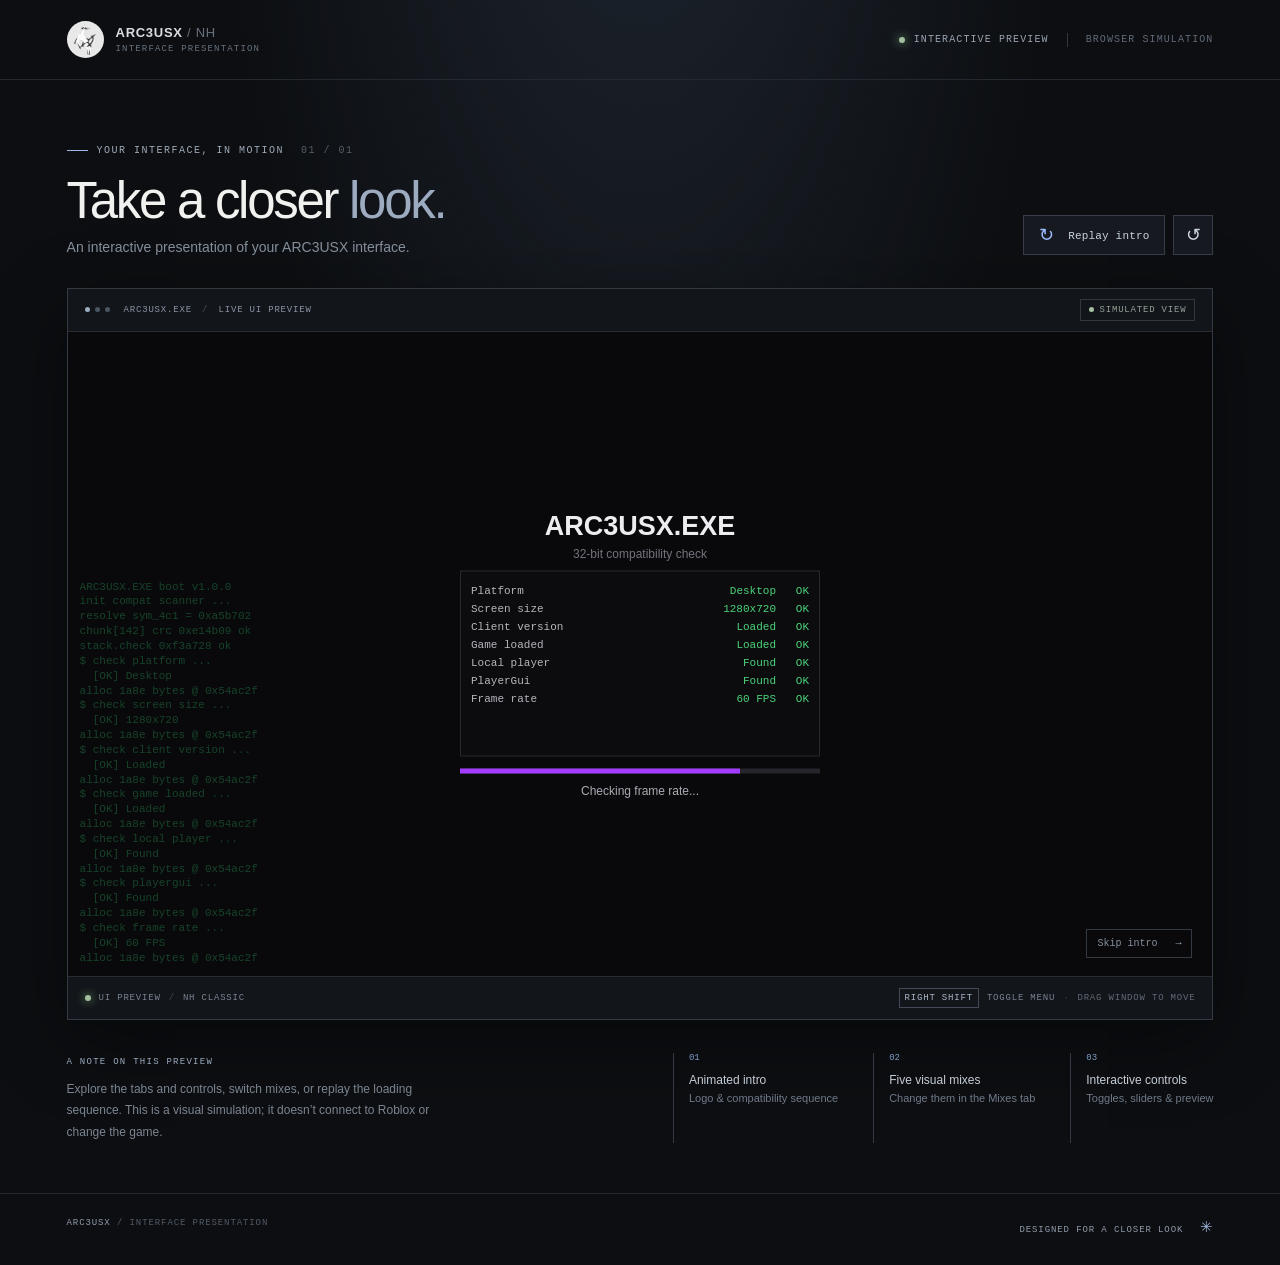
==== preview/index.html @ ae960104 "Add interactive UI presentation Co-authored-by: arena-agent <297053741+arena-agent@users.noreply.git" ====
<!doctype html>
<html lang="en">
<head>
  <meta charset="UTF-8">
  <meta name="viewport" content="width=device-width, initial-scale=1.0">
  <title>ARC3USX — Interactive UI preview</title>
  <link rel="stylesheet" href="style.css">
</head>
<body>
  <div class="app-shell">
    <header class="topbar">
      <div class="brand"><div class="brand-mark"><img src="assets/logo.png" alt=""></div><div><span class="brand-name">ARC3USX<span class="brand-dim"> / NH</span></span><span class="brand-sub">INTERFACE PRESENTATION</span></div></div>
      <div class="top-right"><span class="live-dot"></span><span>INTERACTIVE PREVIEW</span><span class="top-divider"></span><span class="desktop-label">BROWSER SIMULATION</span></div>
    </header>

    <main>
      <section class="heading">
        <div><div class="eyebrow"><span class="eyebrow-line"></span> YOUR INTERFACE, IN MOTION <span class="index">01 / 01</span></div><h1>Take a closer <span>look.</span></h1><p>An interactive presentation of your ARC3USX interface.</p></div>
        <div class="heading-actions"><button id="replay" class="outline-button"><span class="replay-icon">↻</span> Replay intro</button><button id="reset" class="icon-button" title="Reset preview" aria-label="Reset preview">↺</button></div>
      </section>

      <section class="showcase" aria-label="Interactive visual simulation">
        <div class="showcase-top"><div class="window-dots"><i></i><i></i><i></i></div><span>ARC3USX.EXE <span class="slash">/</span> LIVE UI PREVIEW</span><div class="showcase-badge"><span></span> SIMULATED VIEW</div></div>
        <div class="stage" id="stage">
          <div class="landscape" aria-hidden="true"><div class="sky"></div><div class="mountain mountain-back"></div><div class="mountain mountain-mid"></div><div class="ground"></div><div class="horizon"></div><div class="tree tree-one"></div><div class="tree tree-two"></div><div class="tree tree-three"></div><div class="vignette"></div><div class="crosshair"><i></i><b></b></div></div>
          <div id="hud" class="hud"><div id="watermark" class="hud-box">ARC3USX.EXE | 60 fps | 42 ms | <span id="hud-time">12:00</span></div><div id="keybinds" class="hud-box keys"><b>Keybinds</b><span>No active keybinds</span></div></div>
          <div id="menu-wrap" class="menu-wrap">
            <div id="menu" class="menu">
              <div class="menu-titlebar" id="drag-handle"><img src="assets/logo.png" alt="ARC3USX logo"><div><b>ARC3USX.EXE</b> <span>|</span> <span id="menu-date"></span></div><button id="close-menu" aria-label="Hide menu" title="Hide menu">−</button></div>
              <div class="accent-rule"></div>
              <nav class="tabs" id="tabs" aria-label="UI tabs"></nav>
              <div class="menu-body" id="menu-body"></div>
            </div>
          </div>
          <button id="floating" class="floating" aria-label="Show menu" title="Show menu"><img src="assets/logo.png" alt=""></button>
          <div id="intro" class="intro" aria-label="Simulated loading sequence" hidden>
            <div id="terminal" class="terminal"></div>
            <div id="intro-checks" class="intro-checks"><div class="intro-title">ARC3USX.EXE</div><div class="intro-sub">32-bit compatibility check</div><div class="check-list" id="check-list"></div><div class="intro-bar"><i id="intro-progress"></i></div><div class="intro-status" id="intro-status">Starting up...</div></div>
            <div id="intro-reveal" class="intro-reveal" hidden><div class="hero-logo"><img src="assets/logo.png" alt="ARC3USX logo"><i class="eye-glow"></i></div><div class="access-box"><strong>ACCESS GRANTED</strong><small>COMPATIBILITY VERIFIED</small></div></div>
            <button id="skip-intro" class="skip-intro">Skip intro <span>→</span></button>
          </div>
        </div>
        <div class="showcase-bottom"><div><span class="bottom-dot"></span> UI PREVIEW <span class="bottom-separator">/</span> <span id="current-theme">NH CLASSIC</span></div><div><kbd>RIGHT SHIFT</kbd> TOGGLE MENU <span class="bottom-separator">·</span> <span class="desktop-label">DRAG WINDOW TO MOVE</span></div></div>
      </section>

      <section class="below"><div class="below-copy"><span class="tiny-label">A NOTE ON THIS PREVIEW</span><p>Explore the tabs and controls, switch mixes, or replay the loading sequence. This is a visual simulation; it doesn’t connect to Roblox or change the game.</p></div><div class="feature-list"><div><span>01</span><b>Animated intro</b><small>Logo & compatibility sequence</small></div><div><span>02</span><b>Five visual mixes</b><small>Change them in the Mixes tab</small></div><div><span>03</span><b>Interactive controls</b><small>Toggles, sliders & preview</small></div></div></section>
    </main>
    <footer><span>ARC3USX <span class="footer-muted">/ INTERFACE PRESENTATION</span></span><span>DESIGNED FOR A CLOSER LOOK <span class="footer-star">✳</span></span></footer>
  </div>
  <script src="app.js"></script>
</body>
</html>
---- preview/style.css ----
:root{color-scheme:dark;--ink:#d8dde4;--muted:#777f8d;--line:#282c34;--page:#0c0e11;--accent:#98bcff;--ui-bg:#101114;--ui-panel:#141519;--ui-item:#1c1d23;--ui-line:#24262d;--ui-border:#343740;--ui-text:#b4b4b4;--ui-mute:#646464;--ui-font:'Courier New',monospace}*{box-sizing:border-box}html,body{margin:0;min-height:100%;background:var(--page);color:var(--ink);font-family:'DM Sans',Arial,sans-serif}body{background:radial-gradient(ellipse at 50% -30%,#202833 0,transparent 48%),#0c0e11}button,select,input{font:inherit}button{cursor:pointer}button:focus-visible,select:focus-visible,input:focus-visible{outline:2px solid var(--accent);outline-offset:3px}.app-shell{max-width:1600px;margin:auto}.topbar{height:80px;border-bottom:1px solid #242830;display:flex;align-items:center;justify-content:space-between;padding:0 5.2%}.brand{display:flex;align-items:center;gap:12px}.brand-mark{width:37px;height:37px;background:#e8e8e8;border-radius:50%;display:grid;place-items:center;overflow:hidden}.brand-mark img{width:23px;height:31px;object-fit:contain}.brand-name{display:block;font-size:13px;font-weight:700;letter-spacing:.055em}.brand-dim{color:#69717d;font-weight:400}.brand-sub{display:block;font:9px 'DM Mono',monospace;letter-spacing:.13em;color:#68717e;margin-top:4px}.top-right{display:flex;align-items:center;gap:9px;font:10px 'DM Mono',monospace;letter-spacing:.11em;color:#9aa4b1}.live-dot,.bottom-dot{width:6px;height:6px;background:#a4bd9e;border-radius:50%;box-shadow:0 0 10px #91c485}.top-divider{width:1px;height:14px;background:#333840;margin:0 9px}.desktop-label{color:#616a77}main{max-width:1370px;margin:0 auto;padding:0 5.2%}.heading{display:flex;justify-content:space-between;align-items:end;padding:65px 0 33px;gap:25px}.eyebrow{display:flex;align-items:center;gap:9px;color:#9faab9;font:10px 'DM Mono',monospace;letter-spacing:.15em}.eyebrow-line{width:21px;height:1px;background:#9db9e8}.index{color:#555d68;margin-left:8px}.heading h1{font-size:clamp(32px,4vw,51px);line-height:1.05;letter-spacing:-.045em;margin:18px 0 11px;font-weight:500;color:#f1f2ef}.heading h1 span{color:#9dabc0}.heading p{margin:0;color:#858e9b;font-size:14px}.heading-actions{display:flex;gap:8px}.outline-button,.icon-button{height:40px;background:#161a20;border:1px solid #363d48;color:#cdd5df;font:11px 'DM Mono',monospace;letter-spacing:.015em}.outline-button{padding:0 15px}.outline-button:hover,.icon-button:hover{background:#222a34;border-color:#6d7e95}.replay-icon{font-size:18px;vertical-align:-2px;color:#9cbaff;margin-right:7px}.icon-button{width:40px;font-size:18px}.showcase{border:1px solid #343a43;background:#12151a;box-shadow:0 22px 70px #0006}.showcase-top,.showcase-bottom{height:43px;display:flex;align-items:center;padding:0 17px;gap:14px;font:9px 'DM Mono',monospace;letter-spacing:.09em;color:#8a95a4}.showcase-top{border-bottom:1px solid #272d35}.window-dots{display:flex;gap:5px}.window-dots i{display:block;width:5px;height:5px;border-radius:50%;background:#4b5663}.window-dots i:first-child{background:#9bacbf}.slash{color:#48515d;padding:0 4px}.showcase-badge{margin-left:auto;display:flex;align-items:center;gap:6px;border:1px solid #303841;color:#93a197;padding:5px 8px;font-size:9px}.showcase-badge span{height:5px;width:5px;border-radius:50%;background:#a7c0a1}.stage{position:relative;aspect-ratio:16/9;min-height:440px;max-height:760px;overflow:hidden;background:#222a2f}.landscape,.sky,.vignette{position:absolute;inset:0}.sky{background:linear-gradient(#667681 0%,#96a3a2 55%,#858f88 100%)}.mountain{position:absolute;bottom:25%;width:120%;height:40%;filter:blur(1px)}.mountain-back{left:-10%;background:#66736e;clip-path:polygon(0 95%,9% 61%,15% 80%,27% 22%,35% 59%,43% 39%,50% 68%,62% 26%,73% 65%,84% 37%,100% 84%,100% 100%,0 100%);opacity:.48}.mountain-mid{left:-8%;bottom:19%;background:#454f4a;clip-path:polygon(0 60%,13% 30%,23% 72%,35% 38%,47% 75%,57% 35%,67% 63%,80% 20%,91% 57%,100% 39%,100% 100%,0 100%)}.ground{position:absolute;bottom:0;width:100%;height:35%;background:linear-gradient(165deg,#5b6356,#333e35 65%,#28372e)}.horizon{position:absolute;bottom:26%;width:100%;height:1px;background:#aab2a0;opacity:.15}.tree{position:absolute;width:10px;height:100px;background:#303b34;bottom:24%;opacity:.65}.tree:before{content:'';position:absolute;bottom:35px;left:-38px;width:85px;height:125px;background:#293c31;clip-path:polygon(50% 0,72% 32%,64% 32%,86% 58%,72% 57%,100% 86%,0 86%,28% 57%,14% 58%,36% 32%,28% 32%)}.tree-one{left:8%;transform:scale(.8)}.tree-two{right:11%;bottom:23%;transform:scale(1.4)}.tree-three{right:23%;bottom:27%;transform:scale(.65)}.vignette{background:linear-gradient(#10182144,#0e141aaa),radial-gradient(ellipse at center,transparent 20%,#080b0f66 100%)}.crosshair{position:absolute;left:50%;top:50%;opacity:.4}.crosshair i,.crosshair b{position:absolute;display:block;background:white}.crosshair i{width:13px;height:1px;left:-6px}.crosshair b{height:13px;width:1px;top:-6px}.hud{position:absolute;top:12px;left:12px;z-index:3;font:12px var(--ui-font);color:var(--ui-text)}.hud-box{padding:7px 10px;background:var(--ui-panel);border:1px solid var(--ui-line);border-top:2px solid var(--accent)}.keys{width:175px;margin-top:8px}.keys b{display:block;color:var(--accent);font-weight:400}.keys span{display:block;color:var(--ui-mute);font-size:10px;margin-top:7px}.menu-wrap{position:absolute;left:50%;top:50%;width:750px;height:600px;transform:translate(-50%,-50%) scale(var(--scale,1));transform-origin:center;z-index:4}.menu{width:750px;height:600px;background:var(--ui-bg);border:1px solid var(--ui-line);box-shadow:0 12px 55px #0009;color:var(--ui-text);padding:4px 10px 10px;font:15px var(--ui-font);transition:background .2s,border-color .2s}.menu-titlebar{height:27px;display:flex;align-items:center;gap:8px;cursor:move;user-select:none;font-size:13px}.menu-titlebar img{width:19px;height:19px;border-radius:50%;background:#e8e8ee;object-fit:contain}.menu-titlebar b{color:var(--accent);font-weight:400}.menu-titlebar span{color:var(--ui-text)}.menu-titlebar button{margin-left:auto;border:0;background:transparent;color:var(--ui-mute);font-size:18px;line-height:1;padding:0 4px}.accent-rule{height:1px;background:var(--accent);margin-bottom:8px}.tabs{display:flex;height:28px;gap:1px}.tab{flex:1;background:var(--ui-item);border:1px solid var(--ui-line);color:var(--ui-text);font:13px var(--ui-font)}.tab.selected{color:var(--accent)}.tab:hover{filter:brightness(1.2)}.menu-body{margin-top:8px;height:514px;background:var(--ui-panel);border:1px solid var(--ui-line);padding:18px 10px 12px;overflow-y:auto;scrollbar-color:var(--accent) transparent;scrollbar-width:thin}.columns{display:grid;grid-template-columns:1fr 1fr;gap:12px}.column{display:flex;flex-direction:column;gap:20px}.group{border:1px solid var(--ui-line);padding:13px 11px 9px;position:relative}.group-title{position:absolute;top:-10px;left:8px;background:var(--ui-panel);padding:0 4px;line-height:17px;white-space:nowrap;font-size:14px}.row{min-height:22px;display:flex;align-items:center;gap:8px;font-size:14px}.toggle{width:11px;height:11px;flex:none;border:1px solid var(--ui-border);background:var(--ui-item);padding:0}.toggle.on{background:var(--accent);border-color:var(--ui-border)}.row-label{flex:1;white-space:nowrap;overflow:hidden;text-overflow:ellipsis;cursor:pointer}.swatch{width:21px;height:10px;border:1px solid #080808;flex:none;padding:0;cursor:pointer}.swatch input{opacity:0;width:100%;height:100%;display:block;cursor:pointer;padding:0;border:0}.select-row,.slider-row{padding:4px 0 5px}.control-heading{display:flex;justify-content:space-between;color:var(--ui-mute);font-size:13px;margin-bottom:5px}.select-row select{width:100%;height:23px;border:1px solid var(--ui-line);background:var(--ui-item);color:var(--ui-text);font:13px var(--ui-font);padding:2px 7px}.slider-row input{display:block;width:100%;height:6px;appearance:none;background:linear-gradient(to right,var(--accent) 0 var(--pct,30%),var(--ui-item) var(--pct,30%) 100%);outline:1px solid var(--ui-line);margin:6px 0 3px}.slider-row input::-webkit-slider-thumb{appearance:none;width:7px;height:10px;background:var(--accent);cursor:pointer}.ui-button{background:var(--ui-item);border:1px solid var(--ui-line);color:var(--ui-text);height:24px;margin:3px 0;width:100%;font:13px var(--ui-font)}.ui-button:hover{filter:brightness(1.3)}.label-text{font-size:13px;color:var(--ui-mute);line-height:1.4;margin:5px 0}.preview-stage{position:relative;background:linear-gradient(#101114,#090a0d);border:1px solid var(--ui-line);height:280px;overflow:hidden}.figure{position:absolute;top:74px;left:50%;width:60px;height:130px;transform:translateX(-50%);animation:sway 3s ease-in-out infinite}.figure .part{position:absolute;background:#5b5d68;border-radius:3px}.figure.chams .part{background:#00b4b9a6;outline:1px solid #ff3250}.part.head{width:20px;height:20px;border-radius:50%;left:20px}.part.torso{left:16px;top:24px;width:28px;height:44px}.part.arm1,.part.arm2{top:24px;width:10px;height:42px}.part.arm1{left:4px}.part.arm2{left:46px}.part.leg1,.part.leg2{top:70px;width:13px;height:56px}.part.leg1{left:16px}.part.leg2{left:31px}.figure-label{position:absolute;left:50%;transform:translateX(-50%);font:700 13px Arial,sans-serif;color:white;text-shadow:0 1px 2px black;white-space:nowrap}.figure-label.name{top:-27px}.figure-label.distance{top:142px}.figure-label.weapon{top:158px}.esp-frame{position:absolute;left:-8px;top:-8px;width:76px;height:146px;border:1px solid #fff}.esp-frame.corners{border:0;background:linear-gradient(currentColor,currentColor) left top/14px 2px no-repeat,linear-gradient(currentColor,currentColor) left top/2px 14px no-repeat,linear-gradient(currentColor,currentColor) right top/14px 2px no-repeat,linear-gradient(currentColor,currentColor) right top/2px 14px no-repeat,linear-gradient(currentColor,currentColor) left bottom/14px 2px no-repeat,linear-gradient(currentColor,currentColor) left bottom/2px 14px no-repeat,linear-gradient(currentColor,currentColor) right bottom/14px 2px no-repeat,linear-gradient(currentColor,currentColor) right bottom/2px 14px no-repeat}.health{position:absolute;left:-15px;top:-8px;height:146px;width:4px;background:#030303}.health i{position:absolute;bottom:1px;left:1px;right:1px;height:78%;background:#5bfb69}.skeleton{position:absolute;inset:0;width:60px;height:130px;z-index:2;pointer-events:none}.floating{display:none;position:absolute;right:15px;bottom:15px;z-index:4;border:1px solid var(--accent);border-radius:50%;background:#e8e8ee;width:44px;height:44px}.floating img{width:25px;height:34px;object-fit:contain}.showcase-bottom{justify-content:space-between;border-top:1px solid #272d35;color:#798492}.showcase-bottom>div{display:flex;align-items:center;gap:8px}.bottom-separator{color:#434a54}.showcase-bottom kbd{font:9px 'DM Mono',monospace;border:1px solid #424b57;padding:4px 5px;color:#acb8c8}.below{display:flex;justify-content:space-between;gap:60px;padding:30px 0 50px}.below-copy{max-width:370px}.tiny-label{font:9px 'DM Mono',monospace;color:#9cabc0;letter-spacing:.14em}.below-copy p{color:#7c8591;font-size:12px;line-height:1.8;margin:11px 0 0}.feature-list{display:flex;gap:35px;padding-top:3px}.feature-list div{min-width:140px;border-left:1px solid #343a43;padding-left:15px}.feature-list span,.feature-list b,.feature-list small{display:block}.feature-list span{font:9px 'DM Mono',monospace;color:#7e9dc5;margin-bottom:10px}.feature-list b{font-size:12px;font-weight:500;color:#c6cdd6}.feature-list small{font-size:11px;color:#707a88;margin-top:5px}footer{border-top:1px solid #242830;padding:24px 5.2% 29px;display:flex;justify-content:space-between;color:#929cab;font:9px 'DM Mono',monospace;letter-spacing:.1em}.footer-muted{color:#535b67}.footer-star{color:#9ab5db;font-size:15px;margin-left:10px}.intro{position:absolute;inset:0;background:#09090b;z-index:8;overflow:hidden;font-family:'Courier New',monospace}.intro[hidden]{display:none}.terminal{position:absolute;inset:10px 12px;color:#2fae63;opacity:.35;font:11px/1.35 'Courier New',monospace;white-space:pre-wrap;overflow:hidden;display:flex;align-items:flex-end}.intro-checks{position:absolute;left:50%;top:50%;width:min(360px,80%);transform:translate(-50%,-50%);text-align:center}.intro-title{font:700 27px Arial;color:#ececf1}.intro-sub{color:#73737e;font:12px Arial;margin-top:5px}.check-list{text-align:left;height:186px;margin-top:10px;padding:10px;background:#0d0d0fe0;border:1px solid #29292e;font:11px/1.65 'Courier New',monospace;color:#b6b6be}.check-line{display:flex;justify-content:space-between}.check-line span:last-child{color:#4cd37b}.intro-bar{height:5px;background:#25252c;margin-top:12px}.intro-bar i{display:block;background:#a43cff;height:100%;width:0;transition:width .25s}.intro-status{color:#aaaab4;font:12px Arial;margin-top:10px}.intro-reveal{position:absolute;inset:0;display:flex;flex-direction:column;align-items:center;justify-content:center;gap:14px}.intro-reveal[hidden]{display:none}.hero-logo{position:relative;height:min(40vh,270px);animation:hero-in .7s ease-out}.hero-logo img{height:100%;width:auto}.eye-glow{position:absolute;background:#ff3939;border-radius:50%;width:7%;aspect-ratio:1;left:50%;top:36%;filter:blur(4px);box-shadow:0 0 20px 7px #f22;animation:pulse .7s ease-in-out infinite alternate}.access-box{text-align:center;border:2px solid #4cd37b;width:min(420px,80%);height:82px;background:#09090b;padding:11px;animation:pop .5s ease-out}.access-box strong{display:block;color:#6dffa5;font:700 31px Arial}.access-box small{display:block;font:11px 'Courier New',monospace;color:#6ba37c;margin-top:6px}.intro.smash .hero-logo{animation:smash .8s ease-in forwards}.intro.smash .access-box{animation:cut .7s ease-in forwards}.skip-intro{position:absolute;bottom:18px;right:20px;background:transparent;color:#88919d;border:1px solid #343a43;padding:8px 10px;font:10px 'DM Mono',monospace;z-index:3}.skip-intro span{margin-left:12px;color:#adbcce}@keyframes pulse{to{opacity:.4}}@keyframes hero-in{from{transform:translateY(-40px);opacity:0}to{transform:translateY(0);opacity:1}}@keyframes pop{from{transform:scale(1.3);opacity:0}to{transform:scale(1);opacity:1}}@keyframes cut{to{transform:translateY(30px) rotate(-8deg);opacity:0}}@keyframes smash{to{transform:translate(-110px,-180px) scale(.06);opacity:0}}@keyframes sway{0%,100%{transform:translateX(-50%) rotate(-1deg)}50%{transform:translateX(-50%) rotate(1deg)}}@media(max-width:800px){.topbar{height:65px}.heading{padding-top:42px}.stage{min-height:380px;aspect-ratio:4/3}.below{flex-direction:column;gap:25px}.feature-list{gap:15px;flex-wrap:wrap}.top-right .desktop-label,.showcase-bottom .desktop-label{display:none}.menu-wrap{transform:translate(-50%,-50%) scale(var(--scale,1))}.heading-actions{align-self:end}.brand-sub{font-size:8px}}@media(max-width:500px){main{padding:0 4%}.topbar{padding:0 4%}.heading{align-items:flex-start;flex-direction:column;gap:18px}.heading-actions{align-self:start}.heading h1{font-size:34px}.stage{min-height:330px;aspect-ratio:1/1}.showcase-top,.showcase-bottom{font-size:8px;padding:0 10px;gap:8px}.showcase-badge{font-size:8px}.hud{transform:scale(.65);transform-origin:top left}.feature-list div{min-width:125px}.below{padding-bottom:35px}footer{font-size:8px}.access-box strong{font-size:24px}}
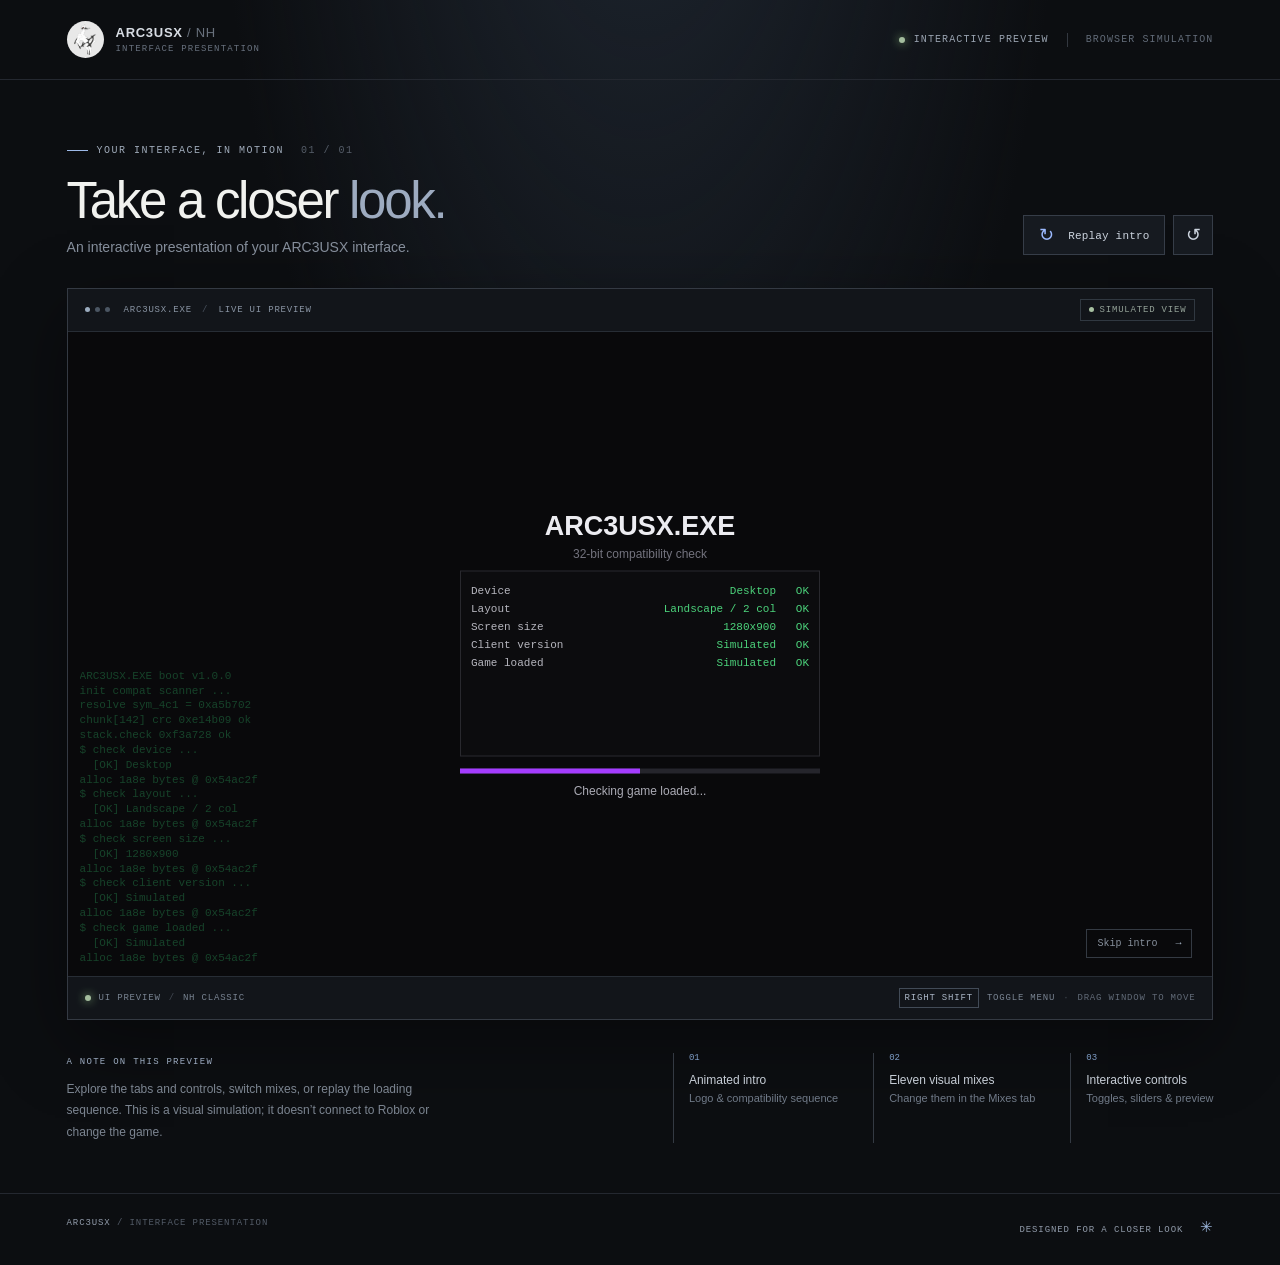
==== commit 1f44f36c: "Add responsive touch UI and new themes Co-authored-by: arena-agent <297053741+arena-agent@users.nore" ====
--- a/preview/index.html
+++ b/preview/index.html
@@ -43,7 +43,7 @@
         <div class="showcase-bottom"><div><span class="bottom-dot"></span> UI PREVIEW <span class="bottom-separator">/</span> <span id="current-theme">NH CLASSIC</span></div><div><kbd>RIGHT SHIFT</kbd> TOGGLE MENU <span class="bottom-separator">·</span> <span class="desktop-label">DRAG WINDOW TO MOVE</span></div></div>
       </section>
 
-      <section class="below"><div class="below-copy"><span class="tiny-label">A NOTE ON THIS PREVIEW</span><p>Explore the tabs and controls, switch mixes, or replay the loading sequence. This is a visual simulation; it doesn’t connect to Roblox or change the game.</p></div><div class="feature-list"><div><span>01</span><b>Animated intro</b><small>Logo & compatibility sequence</small></div><div><span>02</span><b>Five visual mixes</b><small>Change them in the Mixes tab</small></div><div><span>03</span><b>Interactive controls</b><small>Toggles, sliders & preview</small></div></div></section>
+      <section class="below"><div class="below-copy"><span class="tiny-label">A NOTE ON THIS PREVIEW</span><p>Explore the tabs and controls, switch mixes, or replay the loading sequence. This is a visual simulation; it doesn’t connect to Roblox or change the game.</p></div><div class="feature-list"><div><span>01</span><b>Animated intro</b><small>Logo & compatibility sequence</small></div><div><span>02</span><b>Eleven visual mixes</b><small>Change them in the Mixes tab</small></div><div><span>03</span><b>Interactive controls</b><small>Toggles, sliders & preview</small></div></div></section>
     </main>
     <footer><span>ARC3USX <span class="footer-muted">/ INTERFACE PRESENTATION</span></span><span>DESIGNED FOR A CLOSER LOOK <span class="footer-star">✳</span></span></footer>
   </div>
--- a/preview/style.css
+++ b/preview/style.css
@@ -1 +1,4 @@
-:root{color-scheme:dark;--ink:#d8dde4;--muted:#777f8d;--line:#282c34;--page:#0c0e11;--accent:#98bcff;--ui-bg:#101114;--ui-panel:#141519;--ui-item:#1c1d23;--ui-line:#24262d;--ui-border:#343740;--ui-text:#b4b4b4;--ui-mute:#646464;--ui-font:'Courier New',monospace}*{box-sizing:border-box}html,body{margin:0;min-height:100%;background:var(--page);color:var(--ink);font-family:'DM Sans',Arial,sans-serif}body{background:radial-gradient(ellipse at 50% -30%,#202833 0,transparent 48%),#0c0e11}button,select,input{font:inherit}button{cursor:pointer}button:focus-visible,select:focus-visible,input:focus-visible{outline:2px solid var(--accent);outline-offset:3px}.app-shell{max-width:1600px;margin:auto}.topbar{height:80px;border-bottom:1px solid #242830;display:flex;align-items:center;justify-content:space-between;padding:0 5.2%}.brand{display:flex;align-items:center;gap:12px}.brand-mark{width:37px;height:37px;background:#e8e8e8;border-radius:50%;display:grid;place-items:center;overflow:hidden}.brand-mark img{width:23px;height:31px;object-fit:contain}.brand-name{display:block;font-size:13px;font-weight:700;letter-spacing:.055em}.brand-dim{color:#69717d;font-weight:400}.brand-sub{display:block;font:9px 'DM Mono',monospace;letter-spacing:.13em;color:#68717e;margin-top:4px}.top-right{display:flex;align-items:center;gap:9px;font:10px 'DM Mono',monospace;letter-spacing:.11em;color:#9aa4b1}.live-dot,.bottom-dot{width:6px;height:6px;background:#a4bd9e;border-radius:50%;box-shadow:0 0 10px #91c485}.top-divider{width:1px;height:14px;background:#333840;margin:0 9px}.desktop-label{color:#616a77}main{max-width:1370px;margin:0 auto;padding:0 5.2%}.heading{display:flex;justify-content:space-between;align-items:end;padding:65px 0 33px;gap:25px}.eyebrow{display:flex;align-items:center;gap:9px;color:#9faab9;font:10px 'DM Mono',monospace;letter-spacing:.15em}.eyebrow-line{width:21px;height:1px;background:#9db9e8}.index{color:#555d68;margin-left:8px}.heading h1{font-size:clamp(32px,4vw,51px);line-height:1.05;letter-spacing:-.045em;margin:18px 0 11px;font-weight:500;color:#f1f2ef}.heading h1 span{color:#9dabc0}.heading p{margin:0;color:#858e9b;font-size:14px}.heading-actions{display:flex;gap:8px}.outline-button,.icon-button{height:40px;background:#161a20;border:1px solid #363d48;color:#cdd5df;font:11px 'DM Mono',monospace;letter-spacing:.015em}.outline-button{padding:0 15px}.outline-button:hover,.icon-button:hover{background:#222a34;border-color:#6d7e95}.replay-icon{font-size:18px;vertical-align:-2px;color:#9cbaff;margin-right:7px}.icon-button{width:40px;font-size:18px}.showcase{border:1px solid #343a43;background:#12151a;box-shadow:0 22px 70px #0006}.showcase-top,.showcase-bottom{height:43px;display:flex;align-items:center;padding:0 17px;gap:14px;font:9px 'DM Mono',monospace;letter-spacing:.09em;color:#8a95a4}.showcase-top{border-bottom:1px solid #272d35}.window-dots{display:flex;gap:5px}.window-dots i{display:block;width:5px;height:5px;border-radius:50%;background:#4b5663}.window-dots i:first-child{background:#9bacbf}.slash{color:#48515d;padding:0 4px}.showcase-badge{margin-left:auto;display:flex;align-items:center;gap:6px;border:1px solid #303841;color:#93a197;padding:5px 8px;font-size:9px}.showcase-badge span{height:5px;width:5px;border-radius:50%;background:#a7c0a1}.stage{position:relative;aspect-ratio:16/9;min-height:440px;max-height:760px;overflow:hidden;background:#222a2f}.landscape,.sky,.vignette{position:absolute;inset:0}.sky{background:linear-gradient(#667681 0%,#96a3a2 55%,#858f88 100%)}.mountain{position:absolute;bottom:25%;width:120%;height:40%;filter:blur(1px)}.mountain-back{left:-10%;background:#66736e;clip-path:polygon(0 95%,9% 61%,15% 80%,27% 22%,35% 59%,43% 39%,50% 68%,62% 26%,73% 65%,84% 37%,100% 84%,100% 100%,0 100%);opacity:.48}.mountain-mid{left:-8%;bottom:19%;background:#454f4a;clip-path:polygon(0 60%,13% 30%,23% 72%,35% 38%,47% 75%,57% 35%,67% 63%,80% 20%,91% 57%,100% 39%,100% 100%,0 100%)}.ground{position:absolute;bottom:0;width:100%;height:35%;background:linear-gradient(165deg,#5b6356,#333e35 65%,#28372e)}.horizon{position:absolute;bottom:26%;width:100%;height:1px;background:#aab2a0;opacity:.15}.tree{position:absolute;width:10px;height:100px;background:#303b34;bottom:24%;opacity:.65}.tree:before{content:'';position:absolute;bottom:35px;left:-38px;width:85px;height:125px;background:#293c31;clip-path:polygon(50% 0,72% 32%,64% 32%,86% 58%,72% 57%,100% 86%,0 86%,28% 57%,14% 58%,36% 32%,28% 32%)}.tree-one{left:8%;transform:scale(.8)}.tree-two{right:11%;bottom:23%;transform:scale(1.4)}.tree-three{right:23%;bottom:27%;transform:scale(.65)}.vignette{background:linear-gradient(#10182144,#0e141aaa),radial-gradient(ellipse at center,transparent 20%,#080b0f66 100%)}.crosshair{position:absolute;left:50%;top:50%;opacity:.4}.crosshair i,.crosshair b{position:absolute;display:block;background:white}.crosshair i{width:13px;height:1px;left:-6px}.crosshair b{height:13px;width:1px;top:-6px}.hud{position:absolute;top:12px;left:12px;z-index:3;font:12px var(--ui-font);color:var(--ui-text)}.hud-box{padding:7px 10px;background:var(--ui-panel);border:1px solid var(--ui-line);border-top:2px solid var(--accent)}.keys{width:175px;margin-top:8px}.keys b{display:block;color:var(--accent);font-weight:400}.keys span{display:block;color:var(--ui-mute);font-size:10px;margin-top:7px}.menu-wrap{position:absolute;left:50%;top:50%;width:750px;height:600px;transform:translate(-50%,-50%) scale(var(--scale,1));transform-origin:center;z-index:4}.menu{width:750px;height:600px;background:var(--ui-bg);border:1px solid var(--ui-line);box-shadow:0 12px 55px #0009;color:var(--ui-text);padding:4px 10px 10px;font:15px var(--ui-font);transition:background .2s,border-color .2s}.menu-titlebar{height:27px;display:flex;align-items:center;gap:8px;cursor:move;user-select:none;font-size:13px}.menu-titlebar img{width:19px;height:19px;border-radius:50%;background:#e8e8ee;object-fit:contain}.menu-titlebar b{color:var(--accent);font-weight:400}.menu-titlebar span{color:var(--ui-text)}.menu-titlebar button{margin-left:auto;border:0;background:transparent;color:var(--ui-mute);font-size:18px;line-height:1;padding:0 4px}.accent-rule{height:1px;background:var(--accent);margin-bottom:8px}.tabs{display:flex;height:28px;gap:1px}.tab{flex:1;background:var(--ui-item);border:1px solid var(--ui-line);color:var(--ui-text);font:13px var(--ui-font)}.tab.selected{color:var(--accent)}.tab:hover{filter:brightness(1.2)}.menu-body{margin-top:8px;height:514px;background:var(--ui-panel);border:1px solid var(--ui-line);padding:18px 10px 12px;overflow-y:auto;scrollbar-color:var(--accent) transparent;scrollbar-width:thin}.columns{display:grid;grid-template-columns:1fr 1fr;gap:12px}.column{display:flex;flex-direction:column;gap:20px}.group{border:1px solid var(--ui-line);padding:13px 11px 9px;position:relative}.group-title{position:absolute;top:-10px;left:8px;background:var(--ui-panel);padding:0 4px;line-height:17px;white-space:nowrap;font-size:14px}.row{min-height:22px;display:flex;align-items:center;gap:8px;font-size:14px}.toggle{width:11px;height:11px;flex:none;border:1px solid var(--ui-border);background:var(--ui-item);padding:0}.toggle.on{background:var(--accent);border-color:var(--ui-border)}.row-label{flex:1;white-space:nowrap;overflow:hidden;text-overflow:ellipsis;cursor:pointer}.swatch{width:21px;height:10px;border:1px solid #080808;flex:none;padding:0;cursor:pointer}.swatch input{opacity:0;width:100%;height:100%;display:block;cursor:pointer;padding:0;border:0}.select-row,.slider-row{padding:4px 0 5px}.control-heading{display:flex;justify-content:space-between;color:var(--ui-mute);font-size:13px;margin-bottom:5px}.select-row select{width:100%;height:23px;border:1px solid var(--ui-line);background:var(--ui-item);color:var(--ui-text);font:13px var(--ui-font);padding:2px 7px}.slider-row input{display:block;width:100%;height:6px;appearance:none;background:linear-gradient(to right,var(--accent) 0 var(--pct,30%),var(--ui-item) var(--pct,30%) 100%);outline:1px solid var(--ui-line);margin:6px 0 3px}.slider-row input::-webkit-slider-thumb{appearance:none;width:7px;height:10px;background:var(--accent);cursor:pointer}.ui-button{background:var(--ui-item);border:1px solid var(--ui-line);color:var(--ui-text);height:24px;margin:3px 0;width:100%;font:13px var(--ui-font)}.ui-button:hover{filter:brightness(1.3)}.label-text{font-size:13px;color:var(--ui-mute);line-height:1.4;margin:5px 0}.preview-stage{position:relative;background:linear-gradient(#101114,#090a0d);border:1px solid var(--ui-line);height:280px;overflow:hidden}.figure{position:absolute;top:74px;left:50%;width:60px;height:130px;transform:translateX(-50%);animation:sway 3s ease-in-out infinite}.figure .part{position:absolute;background:#5b5d68;border-radius:3px}.figure.chams .part{background:#00b4b9a6;outline:1px solid #ff3250}.part.head{width:20px;height:20px;border-radius:50%;left:20px}.part.torso{left:16px;top:24px;width:28px;height:44px}.part.arm1,.part.arm2{top:24px;width:10px;height:42px}.part.arm1{left:4px}.part.arm2{left:46px}.part.leg1,.part.leg2{top:70px;width:13px;height:56px}.part.leg1{left:16px}.part.leg2{left:31px}.figure-label{position:absolute;left:50%;transform:translateX(-50%);font:700 13px Arial,sans-serif;color:white;text-shadow:0 1px 2px black;white-space:nowrap}.figure-label.name{top:-27px}.figure-label.distance{top:142px}.figure-label.weapon{top:158px}.esp-frame{position:absolute;left:-8px;top:-8px;width:76px;height:146px;border:1px solid #fff}.esp-frame.corners{border:0;background:linear-gradient(currentColor,currentColor) left top/14px 2px no-repeat,linear-gradient(currentColor,currentColor) left top/2px 14px no-repeat,linear-gradient(currentColor,currentColor) right top/14px 2px no-repeat,linear-gradient(currentColor,currentColor) right top/2px 14px no-repeat,linear-gradient(currentColor,currentColor) left bottom/14px 2px no-repeat,linear-gradient(currentColor,currentColor) left bottom/2px 14px no-repeat,linear-gradient(currentColor,currentColor) right bottom/14px 2px no-repeat,linear-gradient(currentColor,currentColor) right bottom/2px 14px no-repeat}.health{position:absolute;left:-15px;top:-8px;height:146px;width:4px;background:#030303}.health i{position:absolute;bottom:1px;left:1px;right:1px;height:78%;background:#5bfb69}.skeleton{position:absolute;inset:0;width:60px;height:130px;z-index:2;pointer-events:none}.floating{display:none;position:absolute;right:15px;bottom:15px;z-index:4;border:1px solid var(--accent);border-radius:50%;background:#e8e8ee;width:44px;height:44px}.floating img{width:25px;height:34px;object-fit:contain}.showcase-bottom{justify-content:space-between;border-top:1px solid #272d35;color:#798492}.showcase-bottom>div{display:flex;align-items:center;gap:8px}.bottom-separator{color:#434a54}.showcase-bottom kbd{font:9px 'DM Mono',monospace;border:1px solid #424b57;padding:4px 5px;color:#acb8c8}.below{display:flex;justify-content:space-between;gap:60px;padding:30px 0 50px}.below-copy{max-width:370px}.tiny-label{font:9px 'DM Mono',monospace;color:#9cabc0;letter-spacing:.14em}.below-copy p{color:#7c8591;font-size:12px;line-height:1.8;margin:11px 0 0}.feature-list{display:flex;gap:35px;padding-top:3px}.feature-list div{min-width:140px;border-left:1px solid #343a43;padding-left:15px}.feature-list span,.feature-list b,.feature-list small{display:block}.feature-list span{font:9px 'DM Mono',monospace;color:#7e9dc5;margin-bottom:10px}.feature-list b{font-size:12px;font-weight:500;color:#c6cdd6}.feature-list small{font-size:11px;color:#707a88;margin-top:5px}footer{border-top:1px solid #242830;padding:24px 5.2% 29px;display:flex;justify-content:space-between;color:#929cab;font:9px 'DM Mono',monospace;letter-spacing:.1em}.footer-muted{color:#535b67}.footer-star{color:#9ab5db;font-size:15px;margin-left:10px}.intro{position:absolute;inset:0;background:#09090b;z-index:8;overflow:hidden;font-family:'Courier New',monospace}.intro[hidden]{display:none}.terminal{position:absolute;inset:10px 12px;color:#2fae63;opacity:.35;font:11px/1.35 'Courier New',monospace;white-space:pre-wrap;overflow:hidden;display:flex;align-items:flex-end}.intro-checks{position:absolute;left:50%;top:50%;width:min(360px,80%);transform:translate(-50%,-50%);text-align:center}.intro-title{font:700 27px Arial;color:#ececf1}.intro-sub{color:#73737e;font:12px Arial;margin-top:5px}.check-list{text-align:left;height:186px;margin-top:10px;padding:10px;background:#0d0d0fe0;border:1px solid #29292e;font:11px/1.65 'Courier New',monospace;color:#b6b6be}.check-line{display:flex;justify-content:space-between}.check-line span:last-child{color:#4cd37b}.intro-bar{height:5px;background:#25252c;margin-top:12px}.intro-bar i{display:block;background:#a43cff;height:100%;width:0;transition:width .25s}.intro-status{color:#aaaab4;font:12px Arial;margin-top:10px}.intro-reveal{position:absolute;inset:0;display:flex;flex-direction:column;align-items:center;justify-content:center;gap:14px}.intro-reveal[hidden]{display:none}.hero-logo{position:relative;height:min(40vh,270px);animation:hero-in .7s ease-out}.hero-logo img{height:100%;width:auto}.eye-glow{position:absolute;background:#ff3939;border-radius:50%;width:7%;aspect-ratio:1;left:50%;top:36%;filter:blur(4px);box-shadow:0 0 20px 7px #f22;animation:pulse .7s ease-in-out infinite alternate}.access-box{text-align:center;border:2px solid #4cd37b;width:min(420px,80%);height:82px;background:#09090b;padding:11px;animation:pop .5s ease-out}.access-box strong{display:block;color:#6dffa5;font:700 31px Arial}.access-box small{display:block;font:11px 'Courier New',monospace;color:#6ba37c;margin-top:6px}.intro.smash .hero-logo{animation:smash .8s ease-in forwards}.intro.smash .access-box{animation:cut .7s ease-in forwards}.skip-intro{position:absolute;bottom:18px;right:20px;background:transparent;color:#88919d;border:1px solid #343a43;padding:8px 10px;font:10px 'DM Mono',monospace;z-index:3}.skip-intro span{margin-left:12px;color:#adbcce}@keyframes pulse{to{opacity:.4}}@keyframes hero-in{from{transform:translateY(-40px);opacity:0}to{transform:translateY(0);opacity:1}}@keyframes pop{from{transform:scale(1.3);opacity:0}to{transform:scale(1);opacity:1}}@keyframes cut{to{transform:translateY(30px) rotate(-8deg);opacity:0}}@keyframes smash{to{transform:translate(-110px,-180px) scale(.06);opacity:0}}@keyframes sway{0%,100%{transform:translateX(-50%) rotate(-1deg)}50%{transform:translateX(-50%) rotate(1deg)}}@media(max-width:800px){.topbar{height:65px}.heading{padding-top:42px}.stage{min-height:380px;aspect-ratio:4/3}.below{flex-direction:column;gap:25px}.feature-list{gap:15px;flex-wrap:wrap}.top-right .desktop-label,.showcase-bottom .desktop-label{display:none}.menu-wrap{transform:translate(-50%,-50%) scale(var(--scale,1))}.heading-actions{align-self:end}.brand-sub{font-size:8px}}@media(max-width:500px){main{padding:0 4%}.topbar{padding:0 4%}.heading{align-items:flex-start;flex-direction:column;gap:18px}.heading-actions{align-self:start}.heading h1{font-size:34px}.stage{min-height:330px;aspect-ratio:1/1}.showcase-top,.showcase-bottom{font-size:8px;padding:0 10px;gap:8px}.showcase-badge{font-size:8px}.hud{transform:scale(.65);transform-origin:top left}.feature-list div{min-width:125px}.below{padding-bottom:35px}footer{font-size:8px}.access-box strong{font-size:24px}}
+:root{color-scheme:dark;--ink:#d8dde4;--muted:#777f8d;--line:#282c34;--page:#0c0e11;--accent:#98bcff;--ui-bg:#101114;--ui-panel:#141519;--ui-item:#1c1d23;--ui-line:#24262d;--ui-border:#343740;--ui-text:#b4b4b4;--ui-mute:#646464;--ui-font:'Courier New',monospace}*{box-sizing:border-box}html,body{margin:0;min-height:100%;background:var(--page);color:var(--ink);font-family:'DM Sans',Arial,sans-serif}body{background:radial-gradient(ellipse at 50% -30%,#202833 0,transparent 48%),#0c0e11}button,select,input{font:inherit}button{cursor:pointer}button:focus-visible,select:focus-visible,input:focus-visible{outline:2px solid var(--accent);outline-offset:3px}.app-shell{max-width:1600px;margin:auto}.topbar{height:80px;border-bottom:1px solid #242830;display:flex;align-items:center;justify-content:space-between;padding:0 5.2%}.brand{display:flex;align-items:center;gap:12px}.brand-mark{width:37px;height:37px;background:#e8e8e8;border-radius:50%;display:grid;place-items:center;overflow:hidden}.brand-mark img{width:23px;height:31px;object-fit:contain}.brand-name{display:block;font-size:13px;font-weight:700;letter-spacing:.055em}.brand-dim{color:#69717d;font-weight:400}.brand-sub{display:block;font:9px 'DM Mono',monospace;letter-spacing:.13em;color:#68717e;margin-top:4px}.top-right{display:flex;align-items:center;gap:9px;font:10px 'DM Mono',monospace;letter-spacing:.11em;color:#9aa4b1}.live-dot,.bottom-dot{width:6px;height:6px;background:#a4bd9e;border-radius:50%;box-shadow:0 0 10px #91c485}.top-divider{width:1px;height:14px;background:#333840;margin:0 9px}.desktop-label{color:#616a77}main{max-width:1370px;margin:0 auto;padding:0 5.2%}.heading{display:flex;justify-content:space-between;align-items:end;padding:65px 0 33px;gap:25px}.eyebrow{display:flex;align-items:center;gap:9px;color:#9faab9;font:10px 'DM Mono',monospace;letter-spacing:.15em}.eyebrow-line{width:21px;height:1px;background:#9db9e8}.index{color:#555d68;margin-left:8px}.heading h1{font-size:clamp(32px,4vw,51px);line-height:1.05;letter-spacing:-.045em;margin:18px 0 11px;font-weight:500;color:#f1f2ef}.heading h1 span{color:#9dabc0}.heading p{margin:0;color:#858e9b;font-size:14px}.heading-actions{display:flex;gap:8px}.outline-button,.icon-button{height:40px;background:#161a20;border:1px solid #363d48;color:#cdd5df;font:11px 'DM Mono',monospace;letter-spacing:.015em}.outline-button{padding:0 15px}.outline-button:hover,.icon-button:hover{background:#222a34;border-color:#6d7e95}.replay-icon{font-size:18px;vertical-align:-2px;color:#9cbaff;margin-right:7px}.icon-button{width:40px;font-size:18px}.showcase{border:1px solid #343a43;background:#12151a;box-shadow:0 22px 70px #0006}.showcase-top,.showcase-bottom{height:43px;display:flex;align-items:center;padding:0 17px;gap:14px;font:9px 'DM Mono',monospace;letter-spacing:.09em;color:#8a95a4}.showcase-top{border-bottom:1px solid #272d35}.window-dots{display:flex;gap:5px}.window-dots i{display:block;width:5px;height:5px;border-radius:50%;background:#4b5663}.window-dots i:first-child{background:#9bacbf}.slash{color:#48515d;padding:0 4px}.showcase-badge{margin-left:auto;display:flex;align-items:center;gap:6px;border:1px solid #303841;color:#93a197;padding:5px 8px;font-size:9px}.showcase-badge span{height:5px;width:5px;border-radius:50%;background:#a7c0a1}.stage{position:relative;aspect-ratio:16/9;min-height:440px;max-height:760px;overflow:hidden;background:#222a2f}.landscape,.sky,.vignette{position:absolute;inset:0}.sky{background:linear-gradient(#667681 0%,#96a3a2 55%,#858f88 100%)}.mountain{position:absolute;bottom:25%;width:120%;height:40%;filter:blur(1px)}.mountain-back{left:-10%;background:#66736e;clip-path:polygon(0 95%,9% 61%,15% 80%,27% 22%,35% 59%,43% 39%,50% 68%,62% 26%,73% 65%,84% 37%,100% 84%,100% 100%,0 100%);opacity:.48}.mountain-mid{left:-8%;bottom:19%;background:#454f4a;clip-path:polygon(0 60%,13% 30%,23% 72%,35% 38%,47% 75%,57% 35%,67% 63%,80% 20%,91% 57%,100% 39%,100% 100%,0 100%)}.ground{position:absolute;bottom:0;width:100%;height:35%;background:linear-gradient(165deg,#5b6356,#333e35 65%,#28372e)}.horizon{position:absolute;bottom:26%;width:100%;height:1px;background:#aab2a0;opacity:.15}.tree{position:absolute;width:10px;height:100px;background:#303b34;bottom:24%;opacity:.65}.tree:before{content:'';position:absolute;bottom:35px;left:-38px;width:85px;height:125px;background:#293c31;clip-path:polygon(50% 0,72% 32%,64% 32%,86% 58%,72% 57%,100% 86%,0 86%,28% 57%,14% 58%,36% 32%,28% 32%)}.tree-one{left:8%;transform:scale(.8)}.tree-two{right:11%;bottom:23%;transform:scale(1.4)}.tree-three{right:23%;bottom:27%;transform:scale(.65)}.vignette{background:linear-gradient(#10182144,#0e141aaa),radial-gradient(ellipse at center,transparent 20%,#080b0f66 100%)}.crosshair{position:absolute;left:50%;top:50%;opacity:.4}.crosshair i,.crosshair b{position:absolute;display:block;background:white}.crosshair i{width:13px;height:1px;left:-6px}.crosshair b{height:13px;width:1px;top:-6px}.hud{position:absolute;top:12px;left:12px;z-index:3;font:12px var(--ui-font);color:var(--ui-text)}.hud-box{padding:7px 10px;background:var(--ui-panel);border:1px solid var(--ui-line);border-top:2px solid var(--accent)}.keys{width:175px;margin-top:8px}.keys b{display:block;color:var(--accent);font-weight:400}.keys span{display:block;color:var(--ui-mute);font-size:10px;margin-top:7px}.menu-wrap{position:absolute;left:50%;top:50%;width:750px;height:600px;transform:translate(-50%,-50%) scale(var(--scale,1));transform-origin:center;z-index:4}.menu{width:100%;height:100%;background:var(--ui-bg);border:1px solid var(--ui-line);box-shadow:0 12px 55px #0009;color:var(--ui-text);padding:4px 10px 10px;font:15px var(--ui-font);transition:background .2s,border-color .2s}.menu-titlebar{height:27px;display:flex;align-items:center;gap:8px;cursor:move;user-select:none;font-size:13px}.menu-titlebar img{width:19px;height:19px;border-radius:50%;background:#e8e8ee;object-fit:contain}.menu-titlebar b{color:var(--accent);font-weight:400}.menu-titlebar span{color:var(--ui-text)}.menu-titlebar button{margin-left:auto;border:0;background:transparent;color:var(--ui-mute);font-size:18px;line-height:1;padding:0 4px}.accent-rule{height:1px;background:var(--accent);margin-bottom:8px}.tabs{display:flex;height:28px;gap:1px}.tab{flex:1;background:var(--ui-item);border:1px solid var(--ui-line);color:var(--ui-text);font:13px var(--ui-font)}.tab.selected{color:var(--accent)}.tab:hover{filter:brightness(1.2)}.menu-body{margin-top:8px;height:calc(100% - 72px);background:var(--ui-panel);border:1px solid var(--ui-line);padding:18px 10px 12px;overflow-y:auto;scrollbar-color:var(--accent) transparent;scrollbar-width:thin}.columns{display:grid;grid-template-columns:1fr 1fr;gap:12px}.column{display:flex;flex-direction:column;gap:20px}.group{border:1px solid var(--ui-line);padding:13px 11px 9px;position:relative}.group-title{position:absolute;top:-10px;left:8px;background:var(--ui-panel);padding:0 4px;line-height:17px;white-space:nowrap;font-size:14px}.row{min-height:22px;display:flex;align-items:center;gap:8px;font-size:14px}.toggle{width:11px;height:11px;flex:none;border:1px solid var(--ui-border);background:var(--ui-item);padding:0}.toggle.on{background:var(--accent);border-color:var(--ui-border)}.row-label{flex:1;white-space:nowrap;overflow:hidden;text-overflow:ellipsis;cursor:pointer}.swatch{width:21px;height:10px;border:1px solid #080808;flex:none;padding:0;cursor:pointer}.swatch input{opacity:0;width:100%;height:100%;display:block;cursor:pointer;padding:0;border:0}.select-row,.slider-row{padding:4px 0 5px}.control-heading{display:flex;justify-content:space-between;color:var(--ui-mute);font-size:13px;margin-bottom:5px}.select-row select{width:100%;height:23px;border:1px solid var(--ui-line);background:var(--ui-item);color:var(--ui-text);font:13px var(--ui-font);padding:2px 7px}.slider-row input{display:block;width:100%;height:6px;appearance:none;background:linear-gradient(to right,var(--accent) 0 var(--pct,30%),var(--ui-item) var(--pct,30%) 100%);outline:1px solid var(--ui-line);margin:6px 0 3px}.slider-row input::-webkit-slider-thumb{appearance:none;width:7px;height:10px;background:var(--accent);cursor:pointer}.ui-button{background:var(--ui-item);border:1px solid var(--ui-line);color:var(--ui-text);height:24px;margin:3px 0;width:100%;font:13px var(--ui-font)}.ui-button:hover{filter:brightness(1.3)}.label-text{font-size:13px;color:var(--ui-mute);line-height:1.4;margin:5px 0}.preview-stage{position:relative;background:linear-gradient(#101114,#090a0d);border:1px solid var(--ui-line);height:280px;overflow:hidden}.figure{position:absolute;top:74px;left:50%;width:60px;height:130px;transform:translateX(-50%);animation:sway 3s ease-in-out infinite}.figure .part{position:absolute;background:#5b5d68;border-radius:3px}.figure.chams .part{background:#00b4b9a6;outline:1px solid #ff3250}.part.head{width:20px;height:20px;border-radius:50%;left:20px}.part.torso{left:16px;top:24px;width:28px;height:44px}.part.arm1,.part.arm2{top:24px;width:10px;height:42px}.part.arm1{left:4px}.part.arm2{left:46px}.part.leg1,.part.leg2{top:70px;width:13px;height:56px}.part.leg1{left:16px}.part.leg2{left:31px}.figure-label{position:absolute;left:50%;transform:translateX(-50%);font:700 13px Arial,sans-serif;color:white;text-shadow:0 1px 2px black;white-space:nowrap}.figure-label.name{top:-27px}.figure-label.distance{top:142px}.figure-label.weapon{top:158px}.esp-frame{position:absolute;left:-8px;top:-8px;width:76px;height:146px;border:1px solid #fff}.esp-frame.corners{border:0;background:linear-gradient(currentColor,currentColor) left top/14px 2px no-repeat,linear-gradient(currentColor,currentColor) left top/2px 14px no-repeat,linear-gradient(currentColor,currentColor) right top/14px 2px no-repeat,linear-gradient(currentColor,currentColor) right top/2px 14px no-repeat,linear-gradient(currentColor,currentColor) left bottom/14px 2px no-repeat,linear-gradient(currentColor,currentColor) left bottom/2px 14px no-repeat,linear-gradient(currentColor,currentColor) right bottom/14px 2px no-repeat,linear-gradient(currentColor,currentColor) right bottom/2px 14px no-repeat}.health{position:absolute;left:-15px;top:-8px;height:146px;width:4px;background:#030303}.health i{position:absolute;bottom:1px;left:1px;right:1px;height:78%;background:#5bfb69}.skeleton{position:absolute;inset:0;width:60px;height:130px;z-index:2;pointer-events:none}.floating{display:none;position:absolute;right:15px;bottom:15px;z-index:4;border:1px solid var(--accent);border-radius:50%;background:#e8e8ee;width:44px;height:44px}.floating img{width:25px;height:34px;object-fit:contain}.showcase-bottom{justify-content:space-between;border-top:1px solid #272d35;color:#798492}.showcase-bottom>div{display:flex;align-items:center;gap:8px}.bottom-separator{color:#434a54}.showcase-bottom kbd{font:9px 'DM Mono',monospace;border:1px solid #424b57;padding:4px 5px;color:#acb8c8}.below{display:flex;justify-content:space-between;gap:60px;padding:30px 0 50px}.below-copy{max-width:370px}.tiny-label{font:9px 'DM Mono',monospace;color:#9cabc0;letter-spacing:.14em}.below-copy p{color:#7c8591;font-size:12px;line-height:1.8;margin:11px 0 0}.feature-list{display:flex;gap:35px;padding-top:3px}.feature-list div{min-width:140px;border-left:1px solid #343a43;padding-left:15px}.feature-list span,.feature-list b,.feature-list small{display:block}.feature-list span{font:9px 'DM Mono',monospace;color:#7e9dc5;margin-bottom:10px}.feature-list b{font-size:12px;font-weight:500;color:#c6cdd6}.feature-list small{font-size:11px;color:#707a88;margin-top:5px}footer{border-top:1px solid #242830;padding:24px 5.2% 29px;display:flex;justify-content:space-between;color:#929cab;font:9px 'DM Mono',monospace;letter-spacing:.1em}.footer-muted{color:#535b67}.footer-star{color:#9ab5db;font-size:15px;margin-left:10px}.intro{position:absolute;inset:0;background:#09090b;z-index:8;overflow:hidden;font-family:'Courier New',monospace}.intro[hidden]{display:none}.terminal{position:absolute;inset:10px 12px;color:#2fae63;opacity:.35;font:11px/1.35 'Courier New',monospace;white-space:pre-wrap;overflow:hidden;display:flex;align-items:flex-end}.intro-checks{position:absolute;left:50%;top:50%;width:min(360px,80%);transform:translate(-50%,-50%);text-align:center}.intro-title{font:700 27px Arial;color:#ececf1}.intro-sub{color:#73737e;font:12px Arial;margin-top:5px}.check-list{text-align:left;height:186px;margin-top:10px;padding:10px;background:#0d0d0fe0;border:1px solid #29292e;font:11px/1.65 'Courier New',monospace;color:#b6b6be}.check-line{display:flex;justify-content:space-between}.check-line span:last-child{color:#4cd37b}.intro-bar{height:5px;background:#25252c;margin-top:12px}.intro-bar i{display:block;background:#a43cff;height:100%;width:0;transition:width .25s}.intro-status{color:#aaaab4;font:12px Arial;margin-top:10px}.intro-reveal{position:absolute;inset:0;display:flex;flex-direction:column;align-items:center;justify-content:center;gap:14px}.intro-reveal[hidden]{display:none}.hero-logo{position:relative;height:min(40vh,270px);animation:hero-in .7s ease-out}.hero-logo img{height:100%;width:auto}.eye-glow{position:absolute;background:#ff3939;border-radius:50%;width:7%;aspect-ratio:1;left:50%;top:36%;filter:blur(4px);box-shadow:0 0 20px 7px #f22;animation:pulse .7s ease-in-out infinite alternate}.access-box{text-align:center;border:2px solid #4cd37b;width:min(420px,80%);height:82px;background:#09090b;padding:11px;animation:pop .5s ease-out}.access-box strong{display:block;color:#6dffa5;font:700 31px Arial}.access-box small{display:block;font:11px 'Courier New',monospace;color:#6ba37c;margin-top:6px}.intro.smash .hero-logo{animation:smash .8s ease-in forwards}.intro.smash .access-box{animation:cut .7s ease-in forwards}.skip-intro{position:absolute;bottom:18px;right:20px;background:transparent;color:#88919d;border:1px solid #343a43;padding:8px 10px;font:10px 'DM Mono',monospace;z-index:3}.skip-intro span{margin-left:12px;color:#adbcce}@keyframes pulse{to{opacity:.4}}@keyframes hero-in{from{transform:translateY(-40px);opacity:0}to{transform:translateY(0);opacity:1}}@keyframes pop{from{transform:scale(1.3);opacity:0}to{transform:scale(1);opacity:1}}@keyframes cut{to{transform:translateY(30px) rotate(-8deg);opacity:0}}@keyframes smash{to{transform:translate(-110px,-180px) scale(.06);opacity:0}}@keyframes sway{0%,100%{transform:translateX(-50%) rotate(-1deg)}50%{transform:translateX(-50%) rotate(1deg)}}@media(max-width:800px){.topbar{height:65px}.heading{padding-top:42px}.stage{min-height:380px;aspect-ratio:4/3}.below{flex-direction:column;gap:25px}.feature-list{gap:15px;flex-wrap:wrap}.top-right .desktop-label,.showcase-bottom .desktop-label{display:none}.menu-wrap{transform:translate(-50%,-50%) scale(var(--scale,1))}.heading-actions{align-self:end}.brand-sub{font-size:8px}}@media(max-width:500px){main{padding:0 4%}.topbar{padding:0 4%}.heading{align-items:flex-start;flex-direction:column;gap:18px}.heading-actions{align-self:start}.heading h1{font-size:34px}.stage{min-height:330px;aspect-ratio:1/1}.showcase-top,.showcase-bottom{font-size:8px;padding:0 10px;gap:8px}.showcase-badge{font-size:8px}.hud{transform:scale(.65);transform-origin:top left}.feature-list div{min-width:125px}.below{padding-bottom:35px}footer{font-size:8px}.access-box strong{font-size:24px}}
+
+.menu-wrap.compact .columns{grid-template-columns:1fr;gap:20px}.menu-wrap.compact .row{min-height:34px}.menu-wrap.compact .swatch{width:30px;height:26px}.menu-wrap.compact .ui-button{height:34px}.menu-wrap.compact .select-row select{height:32px}.menu-wrap.compact .slider-row{padding-bottom:12px}.menu-wrap.compact .slider-row input{height:16px}.menu-wrap.compact .tab{font-size:12px}
+.menu-wrap.compact .tab[data-tab="ESP / World"],.menu-wrap.compact .tab[data-tab="Settings"]{font-size:0}.menu-wrap.compact .tab[data-tab="ESP / World"]:after{content:'ESP';font-size:12px}.menu-wrap.compact .tab[data-tab="Settings"]:after{content:'Config';font-size:12px}
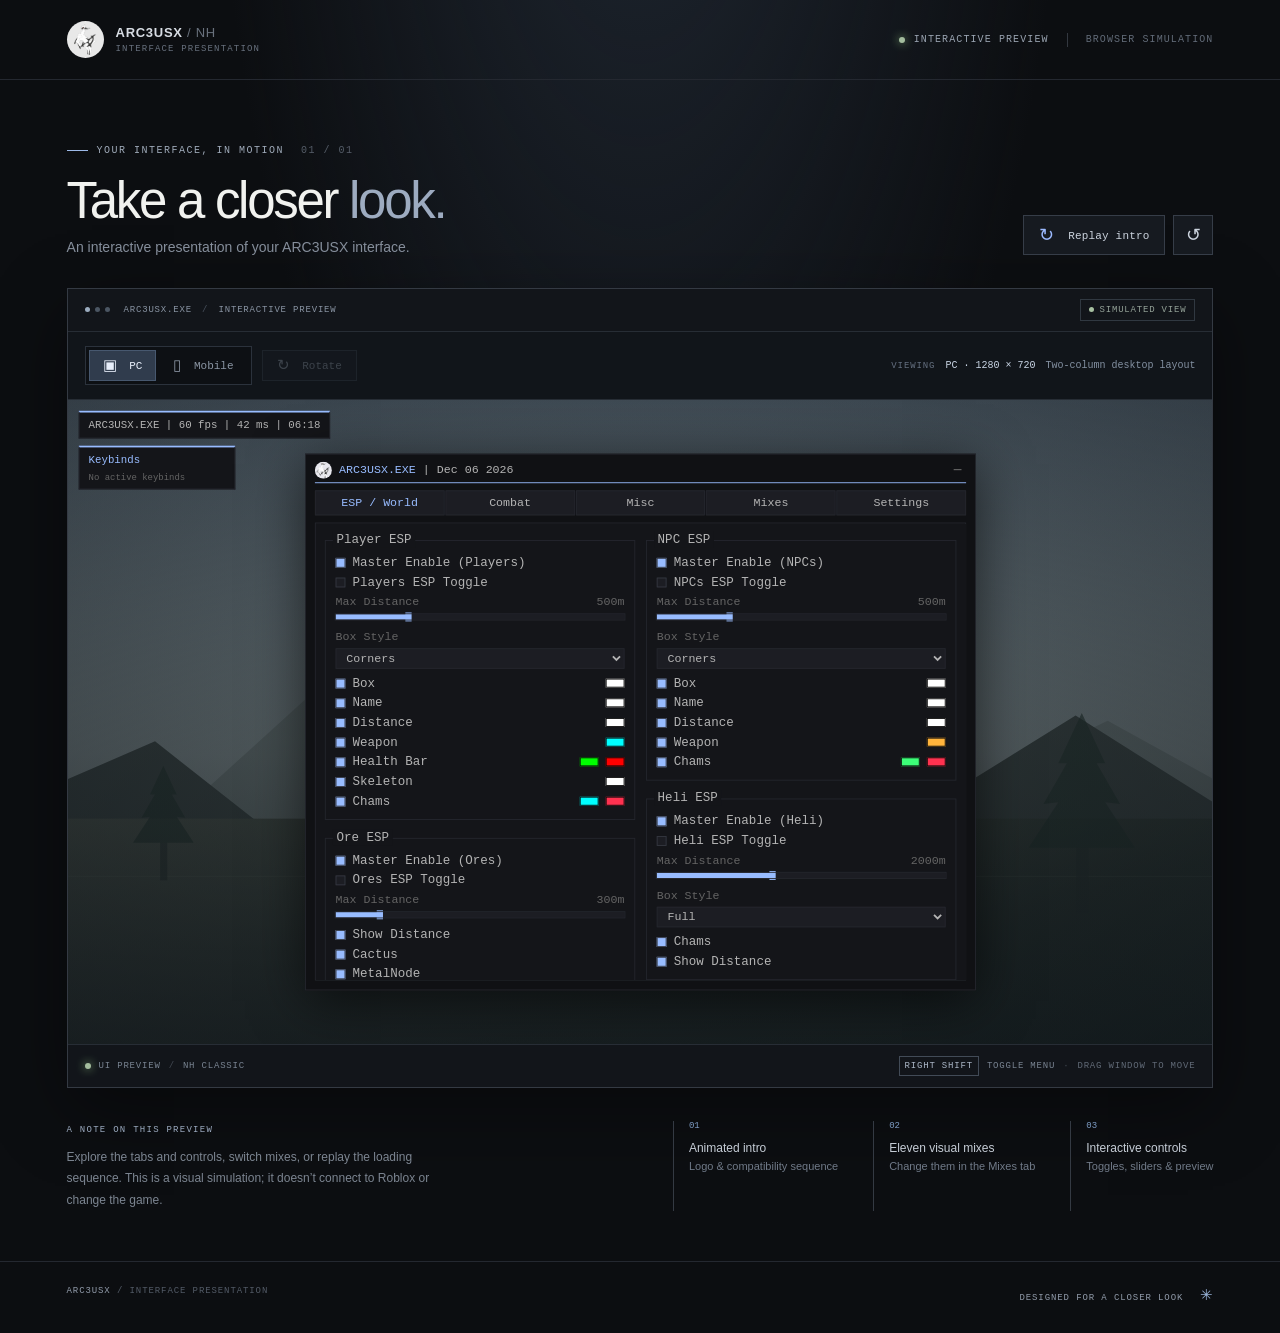
==== commit 7fd43c44: "Add PC and mobile preview modes Co-authored-by: arena-agent <297053741+arena-agent@users.noreply.git" ====
--- a/preview/index.html
+++ b/preview/index.html
@@ -20,8 +20,16 @@
       </section>
 
       <section class="showcase" aria-label="Interactive visual simulation">
-        <div class="showcase-top"><div class="window-dots"><i></i><i></i><i></i></div><span>ARC3USX.EXE <span class="slash">/</span> LIVE UI PREVIEW</span><div class="showcase-badge"><span></span> SIMULATED VIEW</div></div>
-        <div class="stage" id="stage">
+        <div class="showcase-top"><div class="window-dots"><i></i><i></i><i></i></div><span>ARC3USX.EXE <span class="slash">/</span> INTERACTIVE PREVIEW</span><div class="showcase-badge"><span></span> SIMULATED VIEW</div></div>
+        <div class="device-toolbar" aria-label="Choose device preview">
+          <div class="device-switch" role="group" aria-label="Device">
+            <button class="device-choice active" data-device="pc" aria-pressed="true"><span aria-hidden="true">▣</span> PC</button>
+            <button class="device-choice" data-device="portrait" aria-pressed="false"><span aria-hidden="true">▯</span> Mobile</button>
+          </div>
+          <button id="rotate-device" class="rotate-device" disabled><span aria-hidden="true">↻</span> Rotate</button>
+          <div class="device-detail"><span class="device-detail-label">VIEWING</span><strong id="device-label">PC · 1280 × 720</strong><span id="device-description">Two-column desktop layout</span></div>
+        </div>
+        <div class="stage-area" id="stage-area"><div class="device-shell" id="device-shell"><div class="stage" id="stage">
           <div class="landscape" aria-hidden="true"><div class="sky"></div><div class="mountain mountain-back"></div><div class="mountain mountain-mid"></div><div class="ground"></div><div class="horizon"></div><div class="tree tree-one"></div><div class="tree tree-two"></div><div class="tree tree-three"></div><div class="vignette"></div><div class="crosshair"><i></i><b></b></div></div>
           <div id="hud" class="hud"><div id="watermark" class="hud-box">ARC3USX.EXE | 60 fps | 42 ms | <span id="hud-time">12:00</span></div><div id="keybinds" class="hud-box keys"><b>Keybinds</b><span>No active keybinds</span></div></div>
           <div id="menu-wrap" class="menu-wrap">
@@ -39,8 +47,8 @@
             <div id="intro-reveal" class="intro-reveal" hidden><div class="hero-logo"><img src="assets/logo.png" alt="ARC3USX logo"><i class="eye-glow"></i></div><div class="access-box"><strong>ACCESS GRANTED</strong><small>COMPATIBILITY VERIFIED</small></div></div>
             <button id="skip-intro" class="skip-intro">Skip intro <span>→</span></button>
           </div>
-        </div>
-        <div class="showcase-bottom"><div><span class="bottom-dot"></span> UI PREVIEW <span class="bottom-separator">/</span> <span id="current-theme">NH CLASSIC</span></div><div><kbd>RIGHT SHIFT</kbd> TOGGLE MENU <span class="bottom-separator">·</span> <span class="desktop-label">DRAG WINDOW TO MOVE</span></div></div>
+        </div></div></div>
+        <div class="showcase-bottom"><div><span class="bottom-dot"></span> UI PREVIEW <span class="bottom-separator">/</span> <span id="current-theme">NH CLASSIC</span></div><div id="device-hint"><kbd>RIGHT SHIFT</kbd> TOGGLE MENU <span class="bottom-separator">·</span> <span class="desktop-label">DRAG WINDOW TO MOVE</span></div></div>
       </section>
 
       <section class="below"><div class="below-copy"><span class="tiny-label">A NOTE ON THIS PREVIEW</span><p>Explore the tabs and controls, switch mixes, or replay the loading sequence. This is a visual simulation; it doesn’t connect to Roblox or change the game.</p></div><div class="feature-list"><div><span>01</span><b>Animated intro</b><small>Logo & compatibility sequence</small></div><div><span>02</span><b>Eleven visual mixes</b><small>Change them in the Mixes tab</small></div><div><span>03</span><b>Interactive controls</b><small>Toggles, sliders & preview</small></div></div></section>
--- a/preview/style.css
+++ b/preview/style.css
@@ -2,3 +2,20 @@
 
 .menu-wrap.compact .columns{grid-template-columns:1fr;gap:20px}.menu-wrap.compact .row{min-height:34px}.menu-wrap.compact .swatch{width:30px;height:26px}.menu-wrap.compact .ui-button{height:34px}.menu-wrap.compact .select-row select{height:32px}.menu-wrap.compact .slider-row{padding-bottom:12px}.menu-wrap.compact .slider-row input{height:16px}.menu-wrap.compact .tab{font-size:12px}
 .menu-wrap.compact .tab[data-tab="ESP / World"],.menu-wrap.compact .tab[data-tab="Settings"]{font-size:0}.menu-wrap.compact .tab[data-tab="ESP / World"]:after{content:'ESP';font-size:12px}.menu-wrap.compact .tab[data-tab="Settings"]:after{content:'Config';font-size:12px}
+/* Device selector and fixed logical viewports: the screen is scaled, not the UI layout. */
+.device-toolbar{display:flex;align-items:center;gap:10px;padding:14px 17px;border-bottom:1px solid #272d35;background:#11151a}
+.device-switch{display:flex;padding:3px;background:#0d1014;border:1px solid #2b323c;gap:3px}
+.device-choice,.rotate-device{border:0;background:transparent;color:#8b96a4;height:31px;padding:0 14px;font:11px 'DM Mono',monospace;white-space:nowrap}
+.device-choice span,.rotate-device span{font-size:15px;vertical-align:-1px;margin-right:6px}
+.device-choice:hover,.rotate-device:not(:disabled):hover{color:#e7edf7;background:#252d37}
+.device-choice.active{color:#e8effb;background:#303c4d;box-shadow:inset 0 0 0 1px #47586f}
+.rotate-device{border:1px solid #343d48;background:#171c23}.rotate-device:disabled{opacity:.35;cursor:not-allowed}
+.device-detail{margin-left:auto;text-align:right;display:flex;align-items:baseline;gap:10px;color:#8491a2;font:10px 'DM Mono',monospace}
+.device-detail strong{font-weight:500;color:#c9d5e5}.device-detail-label{font-size:9px;letter-spacing:.1em;color:#657080}
+.stage-area{display:flex;justify-content:center;align-items:center;background:#171b21;min-height:200px;overflow:hidden}
+.stage-area.mobile{padding:24px 20px;background:radial-gradient(ellipse at 50% 35%,#29313c 0,#171b21 70%)}
+.device-shell{position:relative;flex:none;overflow:hidden;box-shadow:0 14px 40px #0005}
+.stage-area.mobile .device-shell{border:6px solid #282e38;border-radius:19px;box-shadow:0 20px 55px #0009,0 0 0 1px #424a56}
+.stage{position:absolute;inset:0 auto auto 0;min-height:0;max-height:none;aspect-ratio:auto;transform-origin:top left}
+.menu-wrap.touch .row{min-height:34px}.menu-wrap.touch .swatch{width:30px;height:26px}.menu-wrap.touch .ui-button{height:34px}.menu-wrap.touch .select-row select{height:32px}.menu-wrap.touch .slider-row{padding-bottom:12px}.menu-wrap.touch .slider-row input{height:16px}.menu-wrap.touch .menu-titlebar{height:34px}.menu-wrap.touch .tabs{height:34px}.menu-wrap.touch .menu-body{height:calc(100% - 85px)}
+@media(max-width:650px){.device-toolbar{flex-wrap:wrap;padding:10px}.device-detail{width:100%;margin:2px 0 0;text-align:left;gap:8px}.device-detail span:last-child{display:none}.stage-area.mobile{padding:18px 8px}.showcase-top .showcase-badge{font-size:8px}.showcase-top{gap:8px}}
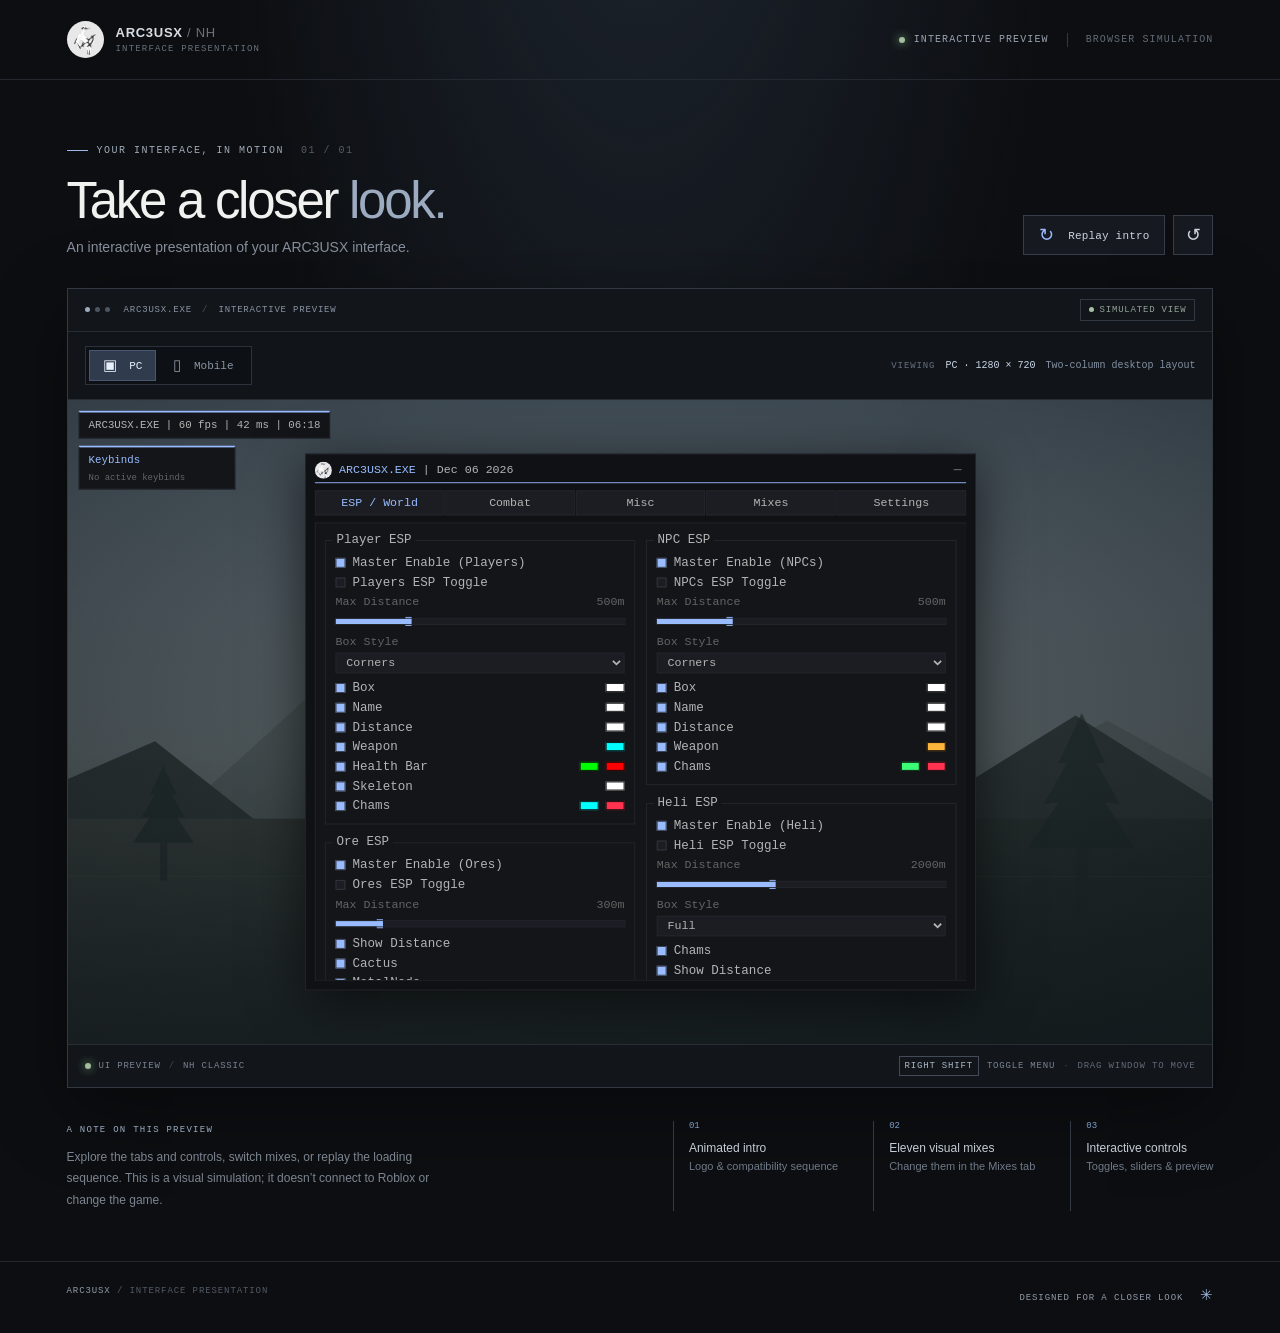
==== commit 838ef29c: "Add landscape mobile controls Co-authored-by: arena-agent <297053741+arena-agent@users.noreply.githu" ====
--- a/preview/index.html
+++ b/preview/index.html
@@ -24,9 +24,8 @@
         <div class="device-toolbar" aria-label="Choose device preview">
           <div class="device-switch" role="group" aria-label="Device">
             <button class="device-choice active" data-device="pc" aria-pressed="true"><span aria-hidden="true">▣</span> PC</button>
-            <button class="device-choice" data-device="portrait" aria-pressed="false"><span aria-hidden="true">▯</span> Mobile</button>
+            <button class="device-choice" data-device="landscape" aria-pressed="false"><span aria-hidden="true">▯</span> Mobile</button>
           </div>
-          <button id="rotate-device" class="rotate-device" disabled><span aria-hidden="true">↻</span> Rotate</button>
           <div class="device-detail"><span class="device-detail-label">VIEWING</span><strong id="device-label">PC · 1280 × 720</strong><span id="device-description">Two-column desktop layout</span></div>
         </div>
         <div class="stage-area" id="stage-area"><div class="device-shell" id="device-shell"><div class="stage" id="stage">
@@ -40,7 +39,7 @@
               <div class="menu-body" id="menu-body"></div>
             </div>
           </div>
-          <button id="floating" class="floating" aria-label="Show menu" title="Show menu"><img src="assets/logo.png" alt=""></button>
+          <button id="floating" class="floating" aria-label="Toggle menu" title="Toggle menu"><img src="assets/logo.png" alt=""></button>
           <div id="intro" class="intro" aria-label="Simulated loading sequence" hidden>
             <div id="terminal" class="terminal"></div>
             <div id="intro-checks" class="intro-checks"><div class="intro-title">ARC3USX.EXE</div><div class="intro-sub">32-bit compatibility check</div><div class="check-list" id="check-list"></div><div class="intro-bar"><i id="intro-progress"></i></div><div class="intro-status" id="intro-status">Starting up...</div></div>
--- a/preview/style.css
+++ b/preview/style.css
@@ -19,3 +19,8 @@
 .stage{position:absolute;inset:0 auto auto 0;min-height:0;max-height:none;aspect-ratio:auto;transform-origin:top left}
 .menu-wrap.touch .row{min-height:34px}.menu-wrap.touch .swatch{width:30px;height:26px}.menu-wrap.touch .ui-button{height:34px}.menu-wrap.touch .select-row select{height:32px}.menu-wrap.touch .slider-row{padding-bottom:12px}.menu-wrap.touch .slider-row input{height:16px}.menu-wrap.touch .menu-titlebar{height:34px}.menu-wrap.touch .tabs{height:34px}.menu-wrap.touch .menu-body{height:calc(100% - 85px)}
 @media(max-width:650px){.device-toolbar{flex-wrap:wrap;padding:10px}.device-detail{width:100%;margin:2px 0 0;text-align:left;gap:8px}.device-detail span:last-child{display:none}.stage-area.mobile{padding:18px 8px}.showcase-top .showcase-badge{font-size:8px}.showcase-top{gap:8px}}
+/* Touch controls match the in-game landscape layout. */
+.slider-controls{display:flex;align-items:center;gap:5px}.slider-controls input{flex:1;min-width:0}.slider-step{display:none}
+.menu-wrap.touch .slider-step{display:block;width:25px;height:24px;flex:none;border:1px solid var(--ui-line);background:var(--ui-panel);color:var(--ui-text);font:15px var(--ui-font)}
+.menu-wrap.touch .slider-row input::-webkit-slider-thumb{width:7px;height:22px}
+.stage-area.mobile .floating{width:52px;height:52px;right:8px;top:calc(50% - 26px);bottom:auto;touch-action:none}
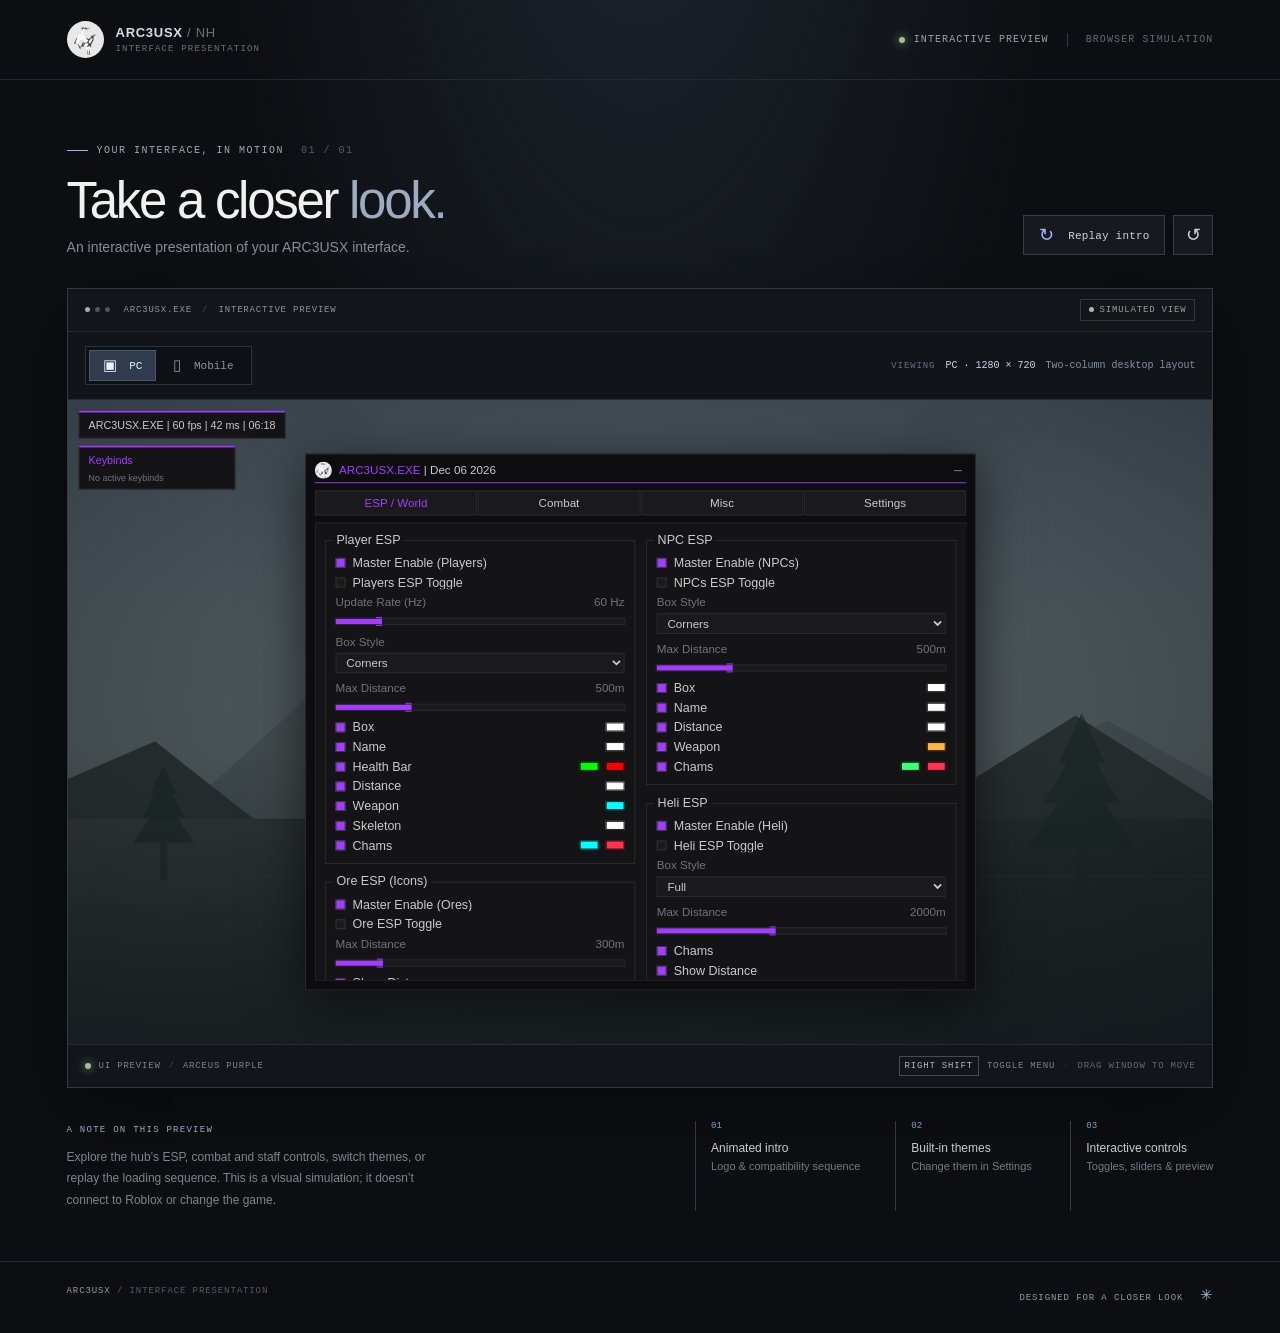
==== commit f8036b35: "Replace old feature set with the Ultimate Optimized Hub Co-authored-by: arena-agent <297053741+arena" ====
--- a/preview/index.html
+++ b/preview/index.html
@@ -47,10 +47,10 @@
             <button id="skip-intro" class="skip-intro">Skip intro <span>→</span></button>
           </div>
         </div></div></div>
-        <div class="showcase-bottom"><div><span class="bottom-dot"></span> UI PREVIEW <span class="bottom-separator">/</span> <span id="current-theme">NH CLASSIC</span></div><div id="device-hint"><kbd>RIGHT SHIFT</kbd> TOGGLE MENU <span class="bottom-separator">·</span> <span class="desktop-label">DRAG WINDOW TO MOVE</span></div></div>
+        <div class="showcase-bottom"><div><span class="bottom-dot"></span> UI PREVIEW <span class="bottom-separator">/</span> <span id="current-theme">ARCEUS PURPLE</span></div><div id="device-hint"><kbd>RIGHT SHIFT</kbd> TOGGLE MENU <span class="bottom-separator">·</span> <span class="desktop-label">DRAG WINDOW TO MOVE</span></div></div>
       </section>
 
-      <section class="below"><div class="below-copy"><span class="tiny-label">A NOTE ON THIS PREVIEW</span><p>Explore the tabs and controls, switch mixes, or replay the loading sequence. This is a visual simulation; it doesn’t connect to Roblox or change the game.</p></div><div class="feature-list"><div><span>01</span><b>Animated intro</b><small>Logo & compatibility sequence</small></div><div><span>02</span><b>Eleven visual mixes</b><small>Change them in the Mixes tab</small></div><div><span>03</span><b>Interactive controls</b><small>Toggles, sliders & preview</small></div></div></section>
+      <section class="below"><div class="below-copy"><span class="tiny-label">A NOTE ON THIS PREVIEW</span><p>Explore the hub’s ESP, combat and staff controls, switch themes, or replay the loading sequence. This is a visual simulation; it doesn’t connect to Roblox or change the game.</p></div><div class="feature-list"><div><span>01</span><b>Animated intro</b><small>Logo & compatibility sequence</small></div><div><span>02</span><b>Built-in themes</b><small>Change them in Settings</small></div><div><span>03</span><b>Interactive controls</b><small>Toggles, sliders & preview</small></div></div></section>
     </main>
     <footer><span>ARC3USX <span class="footer-muted">/ INTERFACE PRESENTATION</span></span><span>DESIGNED FOR A CLOSER LOOK <span class="footer-star">✳</span></span></footer>
   </div>
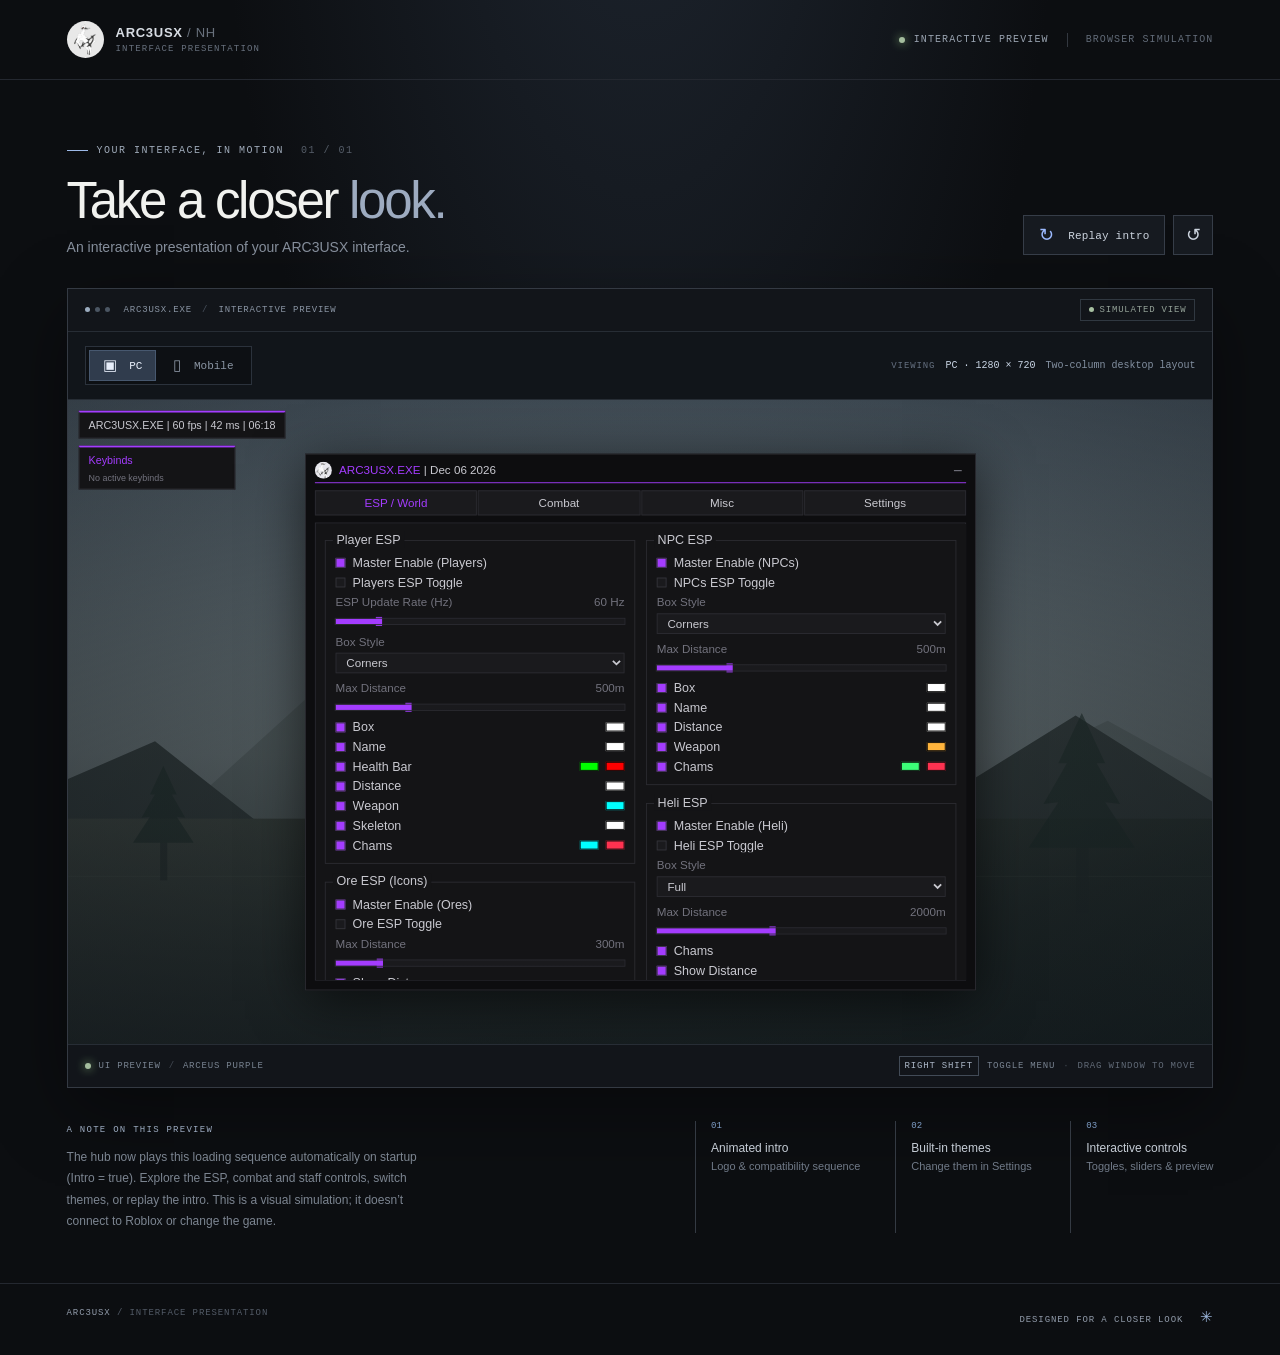
==== commit 64fa4a33: "Restore mouse-relative aimbot and auto weakspot; enable the library's embedded loading screen Co-aut" ====
--- a/preview/index.html
+++ b/preview/index.html
@@ -50,7 +50,7 @@
         <div class="showcase-bottom"><div><span class="bottom-dot"></span> UI PREVIEW <span class="bottom-separator">/</span> <span id="current-theme">ARCEUS PURPLE</span></div><div id="device-hint"><kbd>RIGHT SHIFT</kbd> TOGGLE MENU <span class="bottom-separator">·</span> <span class="desktop-label">DRAG WINDOW TO MOVE</span></div></div>
       </section>
 
-      <section class="below"><div class="below-copy"><span class="tiny-label">A NOTE ON THIS PREVIEW</span><p>Explore the hub’s ESP, combat and staff controls, switch themes, or replay the loading sequence. This is a visual simulation; it doesn’t connect to Roblox or change the game.</p></div><div class="feature-list"><div><span>01</span><b>Animated intro</b><small>Logo & compatibility sequence</small></div><div><span>02</span><b>Built-in themes</b><small>Change them in Settings</small></div><div><span>03</span><b>Interactive controls</b><small>Toggles, sliders & preview</small></div></div></section>
+      <section class="below"><div class="below-copy"><span class="tiny-label">A NOTE ON THIS PREVIEW</span><p>The hub now plays this loading sequence automatically on startup (Intro = true). Explore the ESP, combat and staff controls, switch themes, or replay the intro. This is a visual simulation; it doesn’t connect to Roblox or change the game.</p></div><div class="feature-list"><div><span>01</span><b>Animated intro</b><small>Logo & compatibility sequence</small></div><div><span>02</span><b>Built-in themes</b><small>Change them in Settings</small></div><div><span>03</span><b>Interactive controls</b><small>Toggles, sliders & preview</small></div></div></section>
     </main>
     <footer><span>ARC3USX <span class="footer-muted">/ INTERFACE PRESENTATION</span></span><span>DESIGNED FOR A CLOSER LOOK <span class="footer-star">✳</span></span></footer>
   </div>
